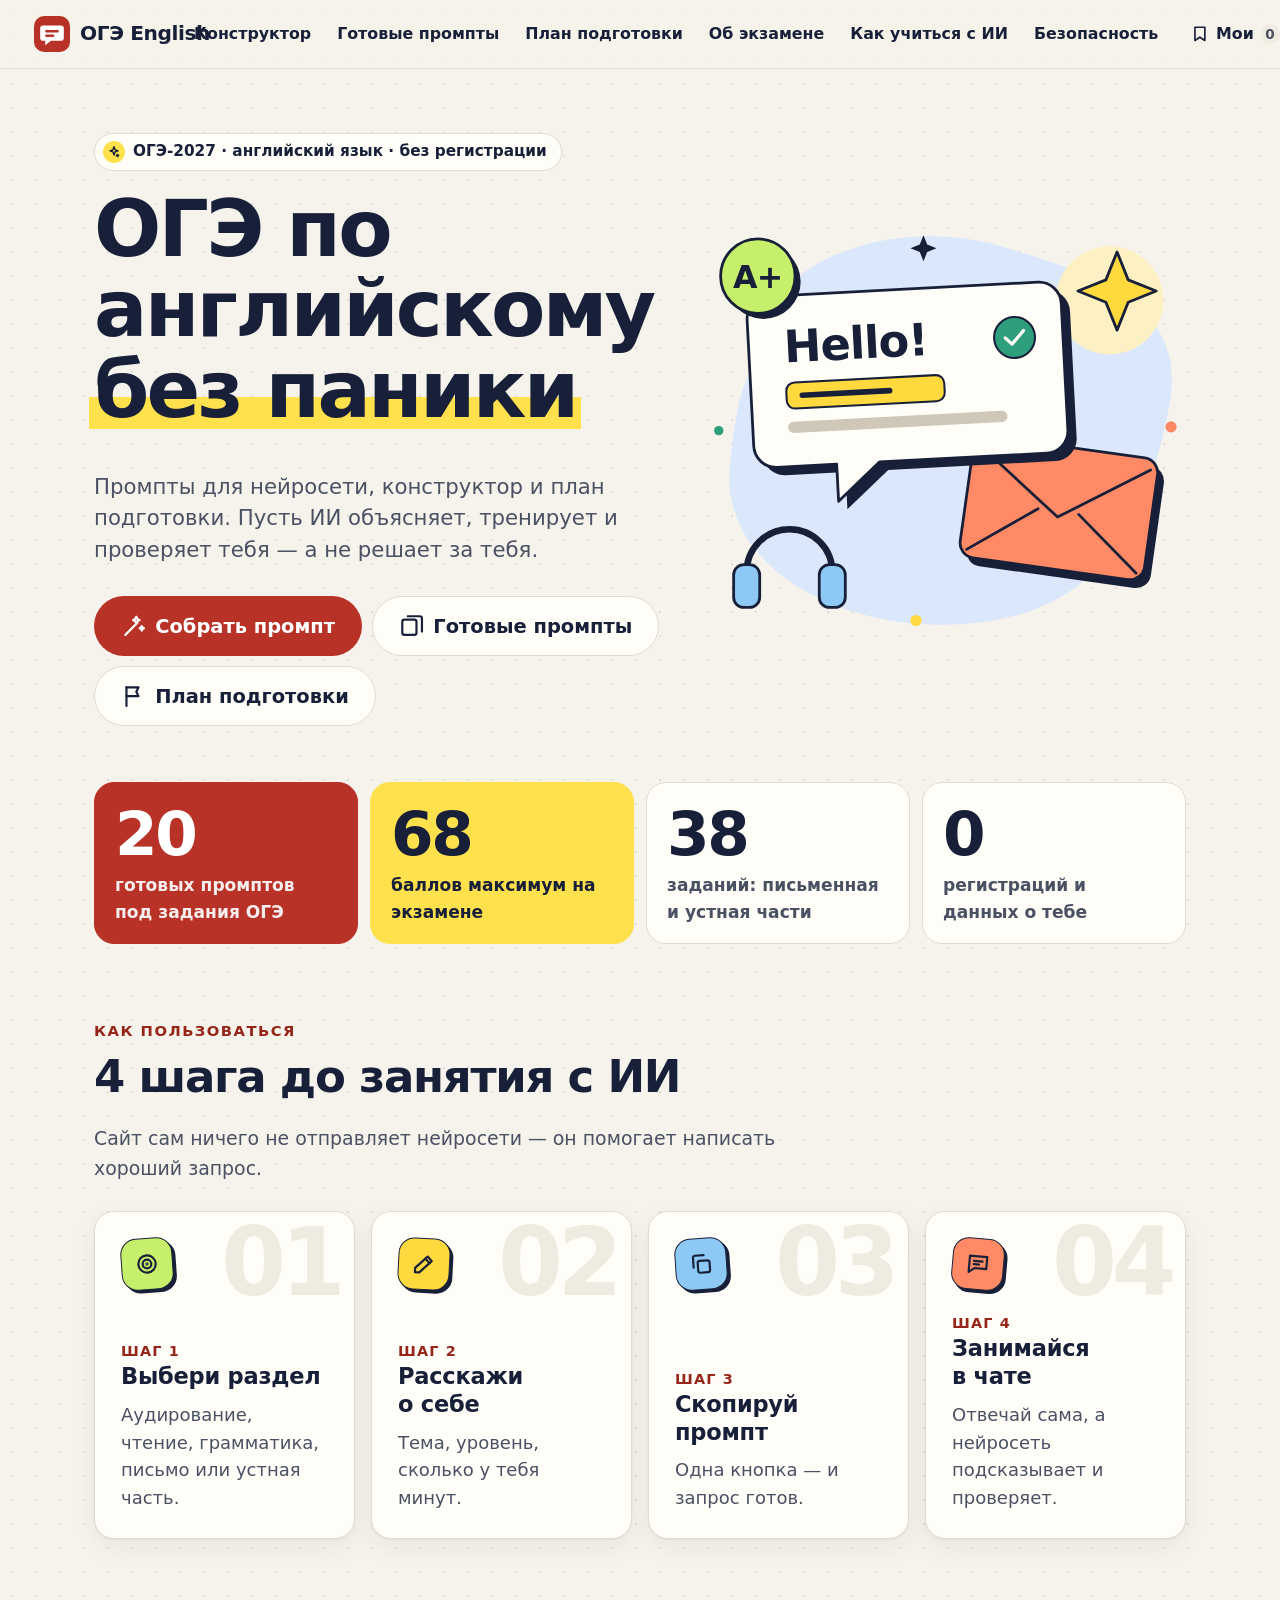
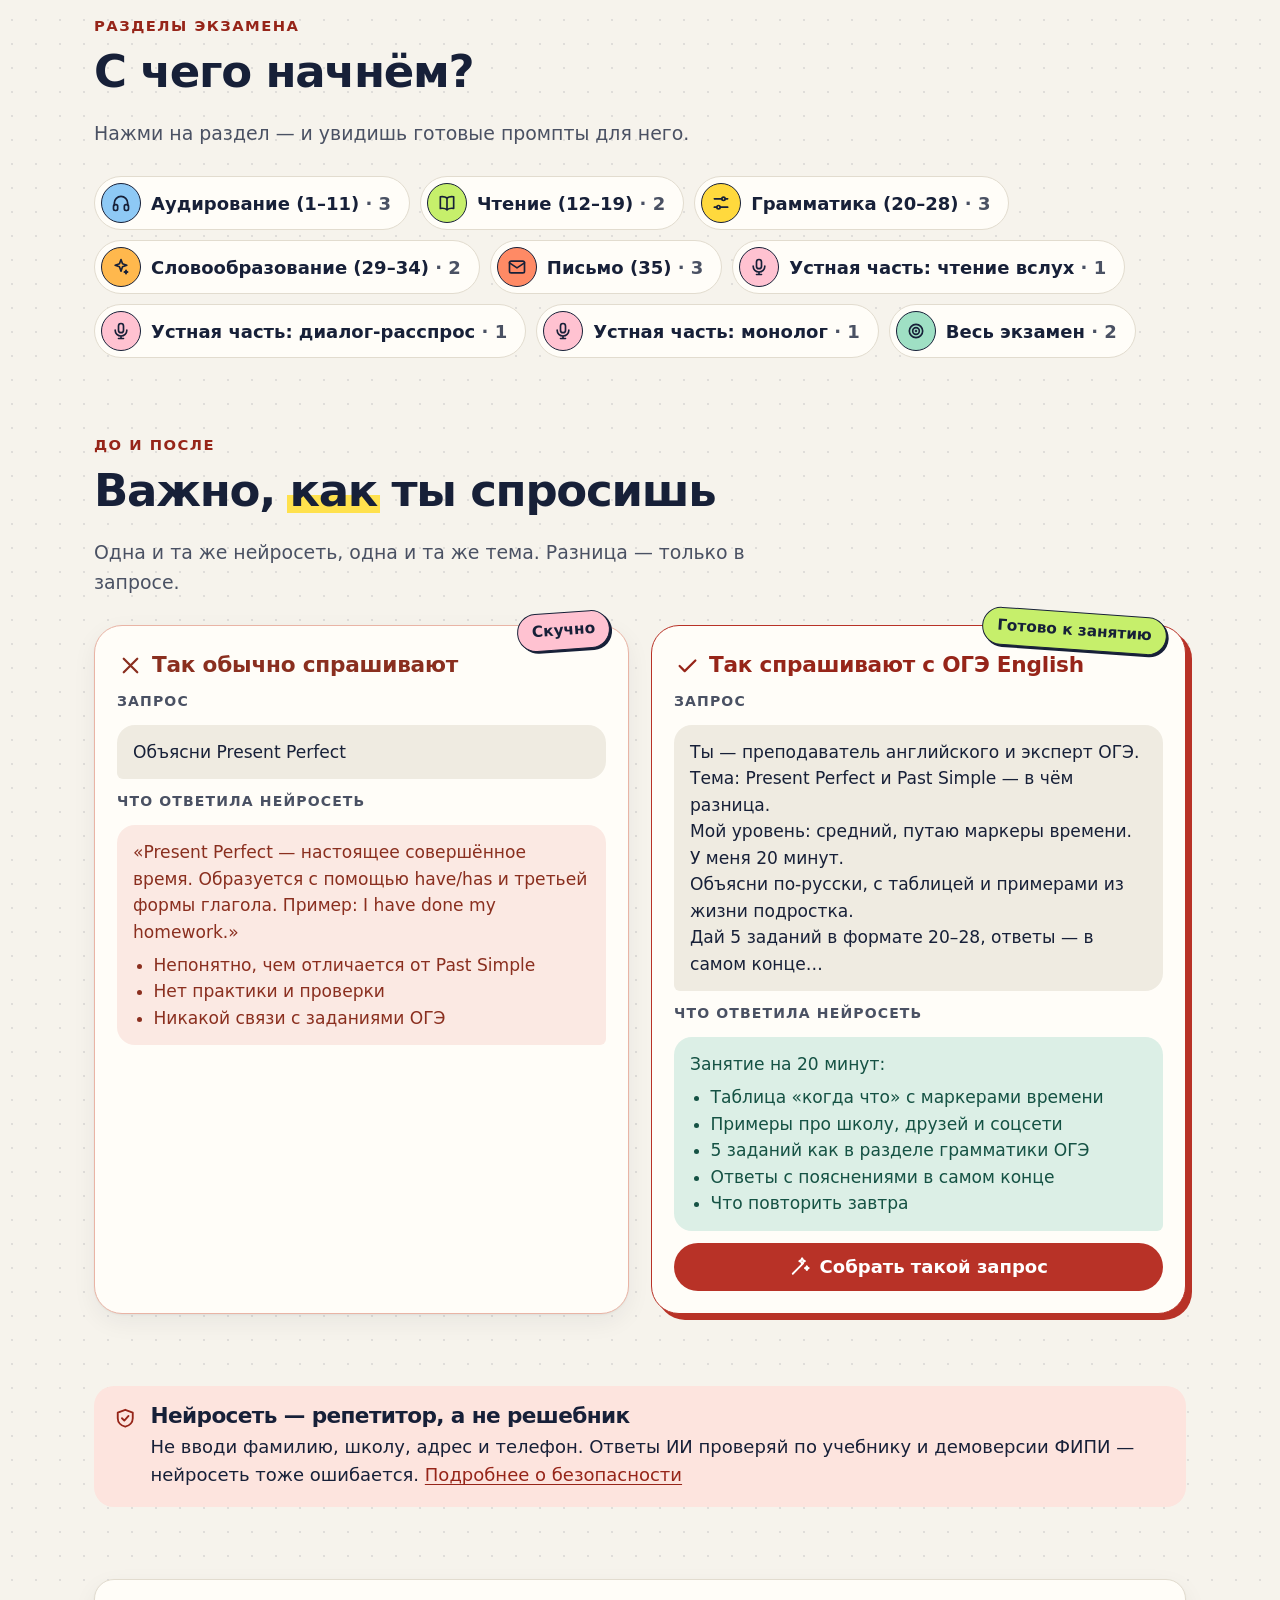
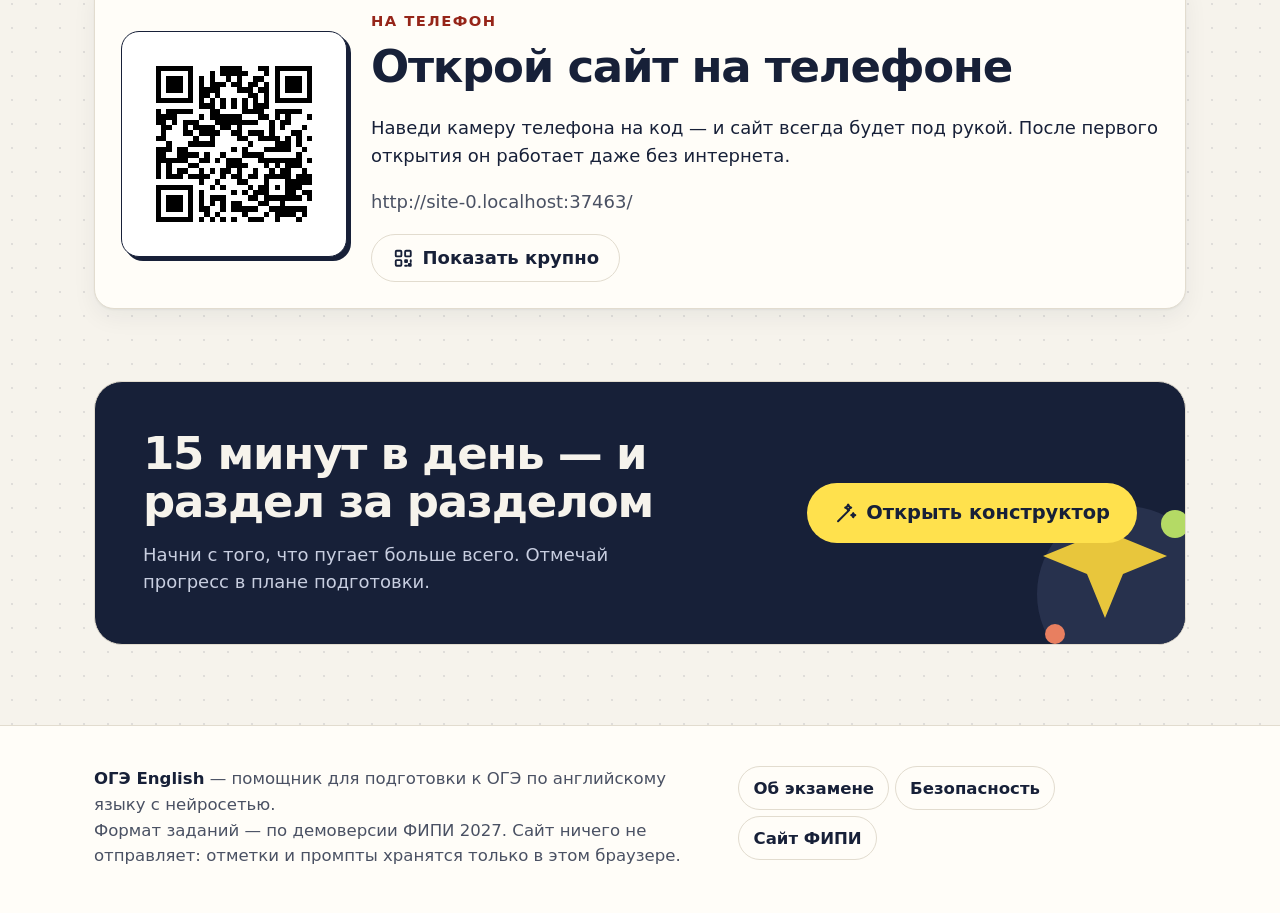
==== index.html @ 9930f6af "ОГЭ English: подготовка к ОГЭ по английскому с нейросетью Конструктор промпта под разделы ОГЭ, 20 го" ====
<!doctype html>
<html lang="ru" class="no-js">
<head>
  <meta charset="utf-8">
  <meta name="viewport" content="width=device-width, initial-scale=1">
  <title>ОГЭ English — подготовка к ОГЭ по английскому с нейросетью</title>
  <meta name="description" content="Конструктор промптов, 20 готовых запросов и план подготовки к ОГЭ по английскому языку: нейросеть объясняет, тренирует и проверяет.">
  <meta name="theme-color" content="#b83227">
  <meta property="og:title" content="ОГЭ English — подготовка к ОГЭ по английскому с нейросетью">
  <meta property="og:description" content="Конструктор промптов, 20 готовых запросов и план подготовки к ОГЭ по английскому языку: нейросеть объясняет, тренирует и проверяет.">
  <meta property="og:image" content="assets/og-image.png">
  <link rel="icon" href="assets/favicon.svg" type="image/svg+xml">
  <link rel="apple-touch-icon" href="assets/icon-192.png">
  <link rel="stylesheet" href="css/style.css">
  <link rel="stylesheet" href="css/print.css">
  <script>(function(){var d=document.documentElement;try{var t=JSON.parse(localStorage.getItem('ogeen:theme'));if(t==='light'||t==='dark')d.setAttribute('data-theme',t)}catch(e){}d.setAttribute('data-theme-effective',d.getAttribute('data-theme')||(window.matchMedia&&matchMedia('(prefers-color-scheme: dark)').matches?'dark':'light'));if(/^https?:$/.test(location.protocol)){var m=document.createElement("link");m.rel="manifest";m.href="manifest.webmanifest";document.head.appendChild(m)}})()</script>
</head>
<body class="page-home">
  <a class="skip-link" href="#main">Перейти к содержимому</a>

  <header class="site-header">
    <div class="wrap header-in">
      <a class="logo" href="index.html" aria-label="ОГЭ English, на главную">
        <svg viewBox="0 0 32 32" aria-hidden="true" focusable="false"><rect width="32" height="32" rx="9" style="fill:var(--accent)"/><path d="M8 8.5h16a2.5 2.5 0 0 1 2.5 2.5v8.5A2.5 2.5 0 0 1 24 22h-9l-5 4v-4H8a2.5 2.5 0 0 1-2.5-2.5V11A2.5 2.5 0 0 1 8 8.5z" style="fill:var(--on-accent)"/><path d="M11 13.5h10M11 17.5h6" style="stroke:var(--accent);stroke-width:2.2;stroke-linecap:round"/></svg>
        <span>ОГЭ English</span>
      </a>
      <nav id="site-nav" class="site-nav" aria-label="Основное меню">
        <ul>
          <li><a href="constructor.html">Конструктор</a></li>
          <li><a href="prompts.html">Готовые промпты</a></li>
          <li><a href="plan.html">План подготовки</a></li>
          <li><a href="exam.html">Об экзамене</a></li>
          <li><a href="how.html">Как учиться с ИИ</a></li>
          <li><a href="safety.html">Безопасность</a></li>
        </ul>
      </nav>
      <a class="my-link" href="my.html"><svg class="ico" aria-hidden="true" focusable="false"><use href="#i-save"></use></svg><span class="my-text">Мои</span> <span class="badge" data-my-count data-count="0">0</span></a>
      <button type="button" class="icon-btn theme-btn" data-theme-toggle aria-label="Переключить тему">
        <svg class="ico i-sun" aria-hidden="true" focusable="false"><use href="#i-sun"></use></svg>
        <svg class="ico i-moon" aria-hidden="true" focusable="false"><use href="#i-moon"></use></svg>
      </button>
      <button type="button" class="icon-btn menu-btn" aria-expanded="false" aria-controls="site-nav" aria-label="Открыть меню">
        <svg class="ico" aria-hidden="true" focusable="false"><use href="#i-menu"></use></svg>
      </button>
    </div>
  </header>

  <main id="main" tabindex="-1">
    <section class="hero">
      <div class="wrap hero-grid">
        <div>
          <p class="eyebrow"><span class="eyebrow-dot"><svg class="ico" aria-hidden="true" focusable="false"><use href="#i-spark"></use></svg></span>ОГЭ-2027 · английский язык · без регистрации</p>
          <h1>ОГЭ по английскому <span class="hl">без паники</span></h1>
          <p class="lead">Промпты для нейросети, конструктор и план подготовки. Пусть ИИ объясняет, тренирует и проверяет тебя — а не решает за тебя.</p>
          <div class="hero-actions">
            <a class="btn btn-primary btn-lg" href="constructor.html"><svg class="ico" aria-hidden="true" focusable="false"><use href="#i-wand"></use></svg>Собрать промпт</a>
            <a class="btn btn-outline btn-lg" href="prompts.html"><svg class="ico" aria-hidden="true" focusable="false"><use href="#i-cards"></use></svg>Готовые промпты</a>
            <a class="btn btn-outline btn-lg" href="plan.html"><svg class="ico" aria-hidden="true" focusable="false"><use href="#i-flag"></use></svg>План подготовки</a>
          </div>
        </div>
        <div class="hero-art" data-art="hero" aria-hidden="true"></div>
      </div>
    </section>

    <section class="section" aria-label="Коротко об экзамене" style="padding-top:48px">
      <div class="wrap">
        <ul class="stats reveal" style="list-style:none;margin:0;padding:0">
          <li class="stat"><span class="stat-num">20</span><span class="stat-label">готовых промптов под задания ОГЭ</span></li>
          <li class="stat"><span class="stat-num">68</span><span class="stat-label">баллов максимум на экзамене</span></li>
          <li class="stat"><span class="stat-num">38</span><span class="stat-label">заданий: письменная и устная части</span></li>
          <li class="stat"><span class="stat-num">0</span><span class="stat-label">регистраций и данных о тебе</span></li>
        </ul>
      </div>
    </section>

    <section class="section" aria-labelledby="steps-title">
      <div class="wrap">
        <div class="section-head reveal">
          <span class="section-kicker">Как пользоваться</span>
          <h2 id="steps-title">4 шага до занятия с ИИ</h2>
          <p>Сайт сам ничего не отправляет нейросети — он помогает написать хороший запрос.</p>
        </div>
        <ol class="grid grid-4 reveal" style="list-style:none;margin:0;padding:0">
          <li class="card step">
            <span class="step-big" aria-hidden="true">01</span>
            <span class="step-num"><svg class="ico" aria-hidden="true" focusable="false"><use href="#i-target"></use></svg></span>
            <h3><span class="step-label">Шаг 1</span>Выбери раздел</h3>
            <p>Аудирование, чтение, грамматика, письмо или устная часть.</p>
          </li>
          <li class="card step">
            <span class="step-big" aria-hidden="true">02</span>
            <span class="step-num"><svg class="ico" aria-hidden="true" focusable="false"><use href="#i-pencil"></use></svg></span>
            <h3><span class="step-label">Шаг 2</span>Расскажи о себе</h3>
            <p>Тема, уровень, сколько у тебя минут.</p>
          </li>
          <li class="card step">
            <span class="step-big" aria-hidden="true">03</span>
            <span class="step-num"><svg class="ico" aria-hidden="true" focusable="false"><use href="#i-copy"></use></svg></span>
            <h3><span class="step-label">Шаг 3</span>Скопируй промпт</h3>
            <p>Одна кнопка — и запрос готов.</p>
          </li>
          <li class="card step">
            <span class="step-big" aria-hidden="true">04</span>
            <span class="step-num"><svg class="ico" aria-hidden="true" focusable="false"><use href="#i-chat"></use></svg></span>
            <h3><span class="step-label">Шаг 4</span>Занимайся в чате</h3>
            <p>Отвечай сама, а нейросеть подсказывает и проверяет.</p>
          </li>
        </ol>
      </div>
    </section>

    <section class="section" aria-labelledby="genres-title">
      <div class="wrap">
        <div class="section-head reveal">
          <span class="section-kicker">Разделы экзамена</span>
          <h2 id="genres-title">С чего начнём?</h2>
          <p>Нажми на раздел — и увидишь готовые промпты для него.</p>
        </div>
        <div class="genre-strip reveal" data-genre-strip>
          <a class="genre-chip" href="prompts.html">Все готовые промпты</a>
        </div>
      </div>
    </section>

    <section class="section" aria-labelledby="ba-title">
      <div class="wrap">
        <div class="section-head reveal">
          <span class="section-kicker">До и после</span>
          <h2 id="ba-title">Важно, <span class="hl">как</span> ты спросишь</h2>
          <p>Одна и та же нейросеть, одна и та же тема. Разница — только в запросе.</p>
        </div>
        <div class="ba reveal">
          <article class="ba-col ba-bad" aria-labelledby="ba-bad-title">
            <span class="ba-sticker" aria-hidden="true">Скучно</span>
            <h3 class="ba-title" id="ba-bad-title"><svg class="ico" aria-hidden="true" focusable="false"><use href="#i-close"></use></svg>Так обычно спрашивают</h3>
            <p class="ba-label">Запрос</p>
            <p class="ba-prompt">Объясни Present Perfect</p>
            <p class="ba-label">Что ответила нейросеть</p>
            <div class="ba-result">
              «Present Perfect — настоящее совершённое время. Образуется с помощью have/has и третьей формы глагола. Пример: I have done my homework.»
              <ul>
                <li>Непонятно, чем отличается от Past Simple</li>
                <li>Нет практики и проверки</li>
                <li>Никакой связи с заданиями ОГЭ</li>
              </ul>
            </div>
          </article>
          <article class="ba-col ba-good" aria-labelledby="ba-good-title">
            <span class="ba-sticker" aria-hidden="true">Готово к занятию</span>
            <h3 class="ba-title" id="ba-good-title"><svg class="ico" aria-hidden="true" focusable="false"><use href="#i-check"></use></svg>Так спрашивают с ОГЭ English</h3>
            <p class="ba-label">Запрос</p>
            <p class="ba-prompt">Ты — преподаватель английского и эксперт ОГЭ.
Тема: Present Perfect и Past Simple — в чём разница.
Мой уровень: средний, путаю маркеры времени. У меня 20 минут.
Объясни по-русски, с таблицей и примерами из жизни подростка.
Дай 5 заданий в формате 20–28, ответы — в самом конце…</p>
            <p class="ba-label">Что ответила нейросеть</p>
            <div class="ba-result">
              Занятие на 20 минут:
              <ul>
                <li>Таблица «когда что» с маркерами времени</li>
                <li>Примеры про школу, друзей и соцсети</li>
                <li>5 заданий как в разделе грамматики ОГЭ</li>
                <li>Ответы с пояснениями в самом конце</li>
                <li>Что повторить завтра</li>
              </ul>
            </div>
            <a class="btn btn-primary" href="constructor.html"><svg class="ico" aria-hidden="true" focusable="false"><use href="#i-wand"></use></svg>Собрать такой запрос</a>
          </article>
        </div>
      </div>
    </section>

    <section class="section" aria-labelledby="safe-title">
      <div class="wrap">
        <div class="callout reveal">
          <svg class="ico" aria-hidden="true" focusable="false"><use href="#i-shield"></use></svg>
          <div>
            <h2 id="safe-title" style="font-size:1.2rem;margin-bottom:.3em">Нейросеть — репетитор, а не решебник</h2>
            <p>Не вводи фамилию, школу, адрес и телефон. Ответы ИИ проверяй по учебнику и демоверсии ФИПИ — нейросеть тоже ошибается. <a href="safety.html">Подробнее о безопасности</a></p>
          </div>
        </div>
      </div>
    </section>

    <section class="section" aria-labelledby="share-title">
      <div class="wrap">
        <div class="card qr-promo reveal">
          <div class="qr-box"><canvas data-site-qr width="200" height="200" role="img" aria-label="QR-код со ссылкой на этот сайт"></canvas></div>
          <div>
            <span class="section-kicker">На телефон</span>
            <h2 id="share-title">Открой сайт на телефоне</h2>
            <p>Наведи камеру телефона на код — и сайт всегда будет под рукой. После первого открытия он работает даже без интернета.</p>
            <p class="muted" data-site-qr-note></p>
            <div class="btn-row">
              <button type="button" class="btn btn-outline" data-site-qr-big><svg class="ico" aria-hidden="true" focusable="false"><use href="#i-qr"></use></svg>Показать крупно</button>
            </div>
          </div>
        </div>
      </div>
    </section>

    <section class="section" aria-labelledby="cta-title">
      <div class="wrap">
        <div class="cta-band reveal">
          <div class="cta-deco" data-art="cta" aria-hidden="true"></div>
          <div>
            <h2 id="cta-title">15 минут в день — и раздел за разделом</h2>
            <p>Начни с того, что пугает больше всего. Отмечай прогресс в плане подготовки.</p>
          </div>
          <a class="btn btn-primary btn-lg" href="constructor.html"><svg class="ico" aria-hidden="true" focusable="false"><use href="#i-wand"></use></svg>Открыть конструктор</a>
        </div>
      </div>
    </section>
  </main>

  <footer class="site-footer">
    <div class="wrap footer-in">
      <div>
        <p class="footer-note"><strong>ОГЭ English</strong> — помощник для подготовки к ОГЭ по английскому языку с нейросетью.</p>
        <p class="footer-note">Формат заданий — по демоверсии ФИПИ 2027. Сайт ничего не отправляет: отметки и промпты хранятся только в этом браузере.</p>
      </div>
      <nav class="footer-nav" aria-label="Ссылки в подвале">
        <a href="exam.html">Об экзамене</a>
        <a href="safety.html">Безопасность</a>
        <a href="https://fipi.ru/oge/demoversii-specifikacii-kodifikatory" target="_blank" rel="noopener noreferrer">Сайт ФИПИ<span class="visually-hidden"> (откроется в новой вкладке)</span></a>
      </nav>
    </div>
  </footer>

  <script src="js/data.js"></script>
  <script src="js/app.js"></script>
  <script src="js/qr.js"></script>
</body>
</html>
---- css/style.css ----
/* ОГЭ English — основные стили. Тот же дизайн «школьная тетрадь», что у ИИ-Шпаргалки, но свой цвет.
   Бумага в точку, маркерные выделения, стикеры-иллюстрации, крупная типографика.
   Цвета — переменные: светлая тема в :root, тёмная — ниже (два одинаковых блока:
   авто по системе и по кнопке в шапке, атрибут data-theme на <html>). */

:root {
  --bg: #f6f3ec;
  --bg-dot: rgba(23, 32, 56, .10);
  --surface: #fffdf8;
  --surface-2: #efebe1;
  --text: #172038;
  --muted: #4a5163;
  --border: #e2dccf;
  --ink: #172038;
  --accent: #b83227;
  --accent-hover: #962519;
  --on-accent: #ffffff;
  --accent-soft: #fde4de;
  --accent-text: #962519;
  --marker: #ffe14d;
  --on-marker: #172038;
  --gap-bg: #fff0a8;
  --gap-text: #4a3a00;
  --gap-border: #d9b92e;
  --bad-bg: #fbe9e3;
  --bad-text: #8a2f1f;
  --bad-border: #e9b4a5;
  --good-bg: #dcefe6;
  --good-text: #155244;
  --focus: #2050c8;
  /* Иллюстрации: стикеры одинаковы в обеих темах, фоновые пятна — меняются */
  --art-ink: #172038;
  --art-paper: #fffdf8;
  --art-green: #2f9e7c;
  --art-yellow: #ffd93d;
  --art-coral: #ff8a65;
  --art-sky: #8ec9f5;
  --art-lime: #c6ef6b;
  --art-pink: #ffc2d1;
  --art-line: #cfc8b8;
  --art-blob-1: #dbe8fb;
  --art-blob-2: #fdf1c4;
  --art-blob-3: #ffe1d6;
  --shadow: 0 1px 2px rgba(23, 32, 56, .05), 0 8px 24px rgba(23, 32, 56, .06);
  --shadow-lg: 0 2px 6px rgba(23, 32, 56, .08), 0 22px 48px rgba(23, 32, 56, .14);
  --shadow-pop: 4px 4px 0 var(--ink);
  --radius: 20px;
  --radius-sm: 12px;
  --radius-lg: 28px;
  --wrap: 1140px;
  --font: system-ui, -apple-system, "Segoe UI", Roboto, Arial, sans-serif;
  --mono: ui-monospace, "SF Mono", Menlo, Consolas, "Roboto Mono", monospace;
  --ease: cubic-bezier(.2, .7, .2, 1);
  color-scheme: light;
}

@media (prefers-color-scheme: dark) {
  :root:not([data-theme="light"]) {
    --bg: #0f1220;
    --bg-dot: rgba(238, 241, 248, .07);
    --surface: #171b2b;
    --surface-2: #20263a;
    --text: #eef1f8;
    --muted: #aab3c8;
    --border: #2e3550;
    --ink: #eef1f8;
    --accent: #ff8a7a;
    --accent-hover: #ffa597;
    --on-accent: #2b0c07;
    --accent-soft: #3a1d19;
    --accent-text: #ffa597;
    --gap-bg: #4a3c06;
    --gap-text: #ffe58a;
    --gap-border: #8f7616;
    --bad-bg: #3a1f19;
    --bad-text: #ffb4a3;
    --bad-border: #7a4437;
    --good-bg: #1b342b;
    --good-text: #9be0c7;
    --focus: #8fb4ff;
    --art-ink: #0f1220;
    --art-paper: #f6f1e6;
    --art-line: #8d9892;
    --art-blob-1: #1a2744;
    --art-blob-2: #2e2a14;
    --art-blob-3: #33211c;
    --shadow: 0 1px 2px rgba(0, 0, 0, .3), 0 8px 24px rgba(0, 0, 0, .25);
    --shadow-lg: 0 2px 6px rgba(0, 0, 0, .4), 0 22px 48px rgba(0, 0, 0, .5);
    color-scheme: dark;
  }
}

:root[data-theme="dark"] {
  --bg: #0f1220;
  --bg-dot: rgba(238, 241, 248, .07);
  --surface: #171b2b;
  --surface-2: #20263a;
  --text: #eef1f8;
  --muted: #aab3c8;
  --border: #2e3550;
  --ink: #eef1f8;
  --accent: #ff8a7a;
  --accent-hover: #ffa597;
  --on-accent: #2b0c07;
  --accent-soft: #3a1d19;
  --accent-text: #ffa597;
  --gap-bg: #4a3c06;
  --gap-text: #ffe58a;
  --gap-border: #8f7616;
  --bad-bg: #3a1f19;
  --bad-text: #ffb4a3;
  --bad-border: #7a4437;
  --good-bg: #1b342b;
  --good-text: #9be0c7;
  --focus: #8fb4ff;
  --art-ink: #0f1220;
  --art-paper: #f6f1e6;
  --art-line: #8d9892;
  --art-blob-1: #1a2744;
  --art-blob-2: #2e2a14;
  --art-blob-3: #33211c;
  --shadow: 0 1px 2px rgba(0, 0, 0, .3), 0 8px 24px rgba(0, 0, 0, .25);
  --shadow-lg: 0 2px 6px rgba(0, 0, 0, .4), 0 22px 48px rgba(0, 0, 0, .5);
  color-scheme: dark;
}

/* ---------- База ---------- */

*, *::before, *::after { box-sizing: border-box; }

[hidden] { display: none !important; }

html {
  font-size: 106.25%; /* 17px */
  -webkit-text-size-adjust: 100%;
  text-size-adjust: 100%;
}
@media (min-width: 640px) {
  html { font-size: 112.5%; } /* 18px */
}

body {
  margin: 0;
  min-height: 100vh;
  display: flex;
  flex-direction: column;
  background-color: var(--bg);
  /* Тетрадь в точку */
  background-image: radial-gradient(var(--bg-dot) 1.2px, transparent 1.3px);
  background-size: 24px 24px;
  color: var(--text);
  font-family: var(--font);
  line-height: 1.55;
  overflow-x: hidden;
}

main { flex: 1 0 auto; }

img, svg, canvas { max-width: 100%; }

h1, h2, h3 { margin: 0 0 .5em; text-wrap: balance; }
h1 {
  font-size: clamp(2.3rem, 7.4vw, 4.4rem);
  font-weight: 850;
  line-height: 1.02;
  letter-spacing: -.035em;
}
h2 {
  font-size: clamp(1.6rem, 4.4vw, 2.5rem);
  font-weight: 800;
  line-height: 1.08;
  letter-spacing: -.028em;
}
h3 { font-size: 1.15rem; font-weight: 750; line-height: 1.25; letter-spacing: -.01em; }
p { margin: 0 0 1em; }

a { color: var(--accent-text); text-underline-offset: .18em; }
a:hover { text-decoration-thickness: 2px; }

:focus-visible {
  outline: 3px solid var(--focus);
  outline-offset: 2px;
  border-radius: 8px;
}

::selection { background: var(--marker); color: var(--on-marker); }

.visually-hidden {
  position: absolute !important;
  width: 1px; height: 1px;
  margin: -1px; padding: 0;
  overflow: hidden;
  clip: rect(0 0 0 0);
  white-space: nowrap;
  border: 0;
}

.skip-link {
  position: absolute;
  left: 12px; top: -100px;
  z-index: 100;
  padding: 12px 18px;
  background: var(--accent);
  color: var(--on-accent);
  border-radius: 99px;
  font-weight: 700;
  text-decoration: none;
}
.skip-link:focus { top: 12px; }

.wrap {
  width: 100%;
  max-width: var(--wrap);
  margin: 0 auto;
  padding: 0 16px;
}
@media (min-width: 640px) { .wrap { padding: 0 24px; } }

.narrow { max-width: 760px; }

.ico {
  width: 1.25em;
  height: 1.25em;
  flex: none;
  fill: none;
  stroke: currentColor;
  stroke-width: 2;
  stroke-linecap: round;
  stroke-linejoin: round;
  vertical-align: -.25em;
}

.muted { color: var(--muted); }
.lead { font-size: 1.18rem; line-height: 1.5; color: var(--muted); max-width: 44ch; }

/* Маркерное выделение слова в заголовке */
.hl {
  position: relative;
  white-space: nowrap;
  background: linear-gradient(transparent 58%, var(--marker) 58%, var(--marker) 92%, transparent 92%);
  padding: 0 .06em;
  margin: 0 -.06em;
}
:root[data-theme-effective="dark"] .hl {
  background: linear-gradient(transparent 62%, rgba(255, 225, 77, .38) 62%, rgba(255, 225, 77, .38) 94%, transparent 94%);
}

/* Надпись-«пилюля» над заголовком */
.eyebrow {
  display: inline-flex;
  align-items: center;
  gap: 8px;
  margin: 0 0 18px;
  padding: 6px 14px 6px 8px;
  border: 1px solid var(--border);
  border-radius: 99px;
  background: var(--surface);
  color: var(--text);
  font-size: .85rem;
  font-weight: 650;
}
.eyebrow-dot {
  width: 22px;
  height: 22px;
  border-radius: 50%;
  display: inline-flex;
  align-items: center;
  justify-content: center;
  background: var(--marker);
  color: var(--on-marker);
  flex: none;
}
.eyebrow-dot .ico { width: 14px; height: 14px; stroke-width: 2.5; }

/* ---------- Шапка ---------- */

.site-header {
  position: sticky;
  top: 0;
  z-index: 50;
  background: var(--bg);
  border-bottom: 1px solid var(--border);
}
@supports (backdrop-filter: blur(1px)) or (-webkit-backdrop-filter: blur(1px)) {
  .site-header {
    background: color-mix(in srgb, var(--bg) 82%, transparent);
    -webkit-backdrop-filter: saturate(1.4) blur(14px);
    backdrop-filter: saturate(1.4) blur(14px);
  }
}

.site-header .wrap { max-width: 1260px; }

.header-in {
  display: flex;
  align-items: center;
  gap: 8px;
  min-height: 68px;
}

.logo {
  display: inline-flex;
  align-items: center;
  gap: 10px;
  min-height: 44px;
  margin-right: auto;
  color: var(--text);
  font-weight: 850;
  font-size: 1.12rem;
  letter-spacing: -.02em;
  text-decoration: none;
  white-space: nowrap;
}
.logo svg { width: 36px; height: 36px; flex: none; transition: transform .2s var(--ease); }
.logo:hover svg { transform: rotate(-8deg) scale(1.05); }

.site-nav ul {
  list-style: none;
  margin: 0;
  padding: 0;
  display: flex;
  gap: 2px;
}
.site-nav a,
.my-link {
  display: flex;
  align-items: center;
  gap: 6px;
  min-height: 44px;
  padding: 8px 12px;
  border-radius: 99px;
  color: var(--text);
  text-decoration: none;
  font-weight: 600;
  font-size: .88rem;
  white-space: nowrap;
  transition: background-color .15s;
}
.site-nav a:hover, .my-link:hover { background: var(--surface-2); }
.site-nav a[aria-current="page"],
.my-link[aria-current="page"] {
  background: var(--text);
  color: var(--bg);
}

.badge {
  display: inline-flex;
  align-items: center;
  justify-content: center;
  min-width: 1.5em;
  height: 1.5em;
  padding: 0 .4em;
  border-radius: 99px;
  background: var(--marker);
  color: var(--on-marker);
  font-size: .75rem;
  font-weight: 800;
}
.badge[data-count="0"] { background: var(--surface-2); color: var(--muted); }

.icon-btn {
  display: inline-flex;
  align-items: center;
  justify-content: center;
  width: 44px;
  height: 44px;
  flex: none;
  padding: 0;
  border: 1px solid var(--border);
  border-radius: 99px;
  background: var(--surface);
  color: var(--text);
  cursor: pointer;
  transition: background-color .15s, border-color .15s, transform .15s;
}
.icon-btn:hover { background: var(--surface-2); border-color: var(--muted); }

.theme-btn .i-moon { display: none; }
:root[data-theme-effective="dark"] .theme-btn .i-sun { display: none; }
:root[data-theme-effective="dark"] .theme-btn .i-moon { display: inline; }

.menu-btn { display: none; }

@media (max-width: 1199px) {
  .js .menu-btn { display: inline-flex; }
  .js .site-nav {
    display: none;
    position: absolute;
    left: 12px; right: 12px; top: calc(100% + 8px);
    background: var(--surface);
    border: 1px solid var(--border);
    border-radius: var(--radius);
    box-shadow: var(--shadow-lg);
  }
  .js .site-nav.is-open { display: block; }
  .site-nav ul {
    flex-direction: column;
    max-width: var(--wrap);
    margin: 0 auto;
    padding: 10px;
  }
  .site-nav a { font-size: 1.05rem; padding: 12px 16px; }
  .no-js .header-in { flex-wrap: wrap; }
  .no-js .site-nav { order: 5; width: 100%; }
  .no-js .site-nav ul { flex-direction: row; flex-wrap: wrap; padding: 0 0 8px; }
}
@media (max-width: 420px) {
  .header-in { gap: 6px; }
  .logo { gap: 8px; font-size: 1rem; }
  .logo svg { width: 30px; height: 30px; }
  .my-link { position: relative; width: 44px; padding: 0; justify-content: center; }
  .my-link .my-text { display: none; }
  .my-link .badge { position: absolute; top: 0; right: -2px; font-size: .68rem; }
}

/* ---------- Подвал ---------- */

.site-footer {
  margin-top: 80px;
  padding: 40px 0 44px;
  border-top: 1px solid var(--border);
  background: var(--surface);
  color: var(--muted);
  font-size: .92rem;
}
.footer-in {
  display: grid;
  gap: 18px;
}
@media (min-width: 800px) {
  .footer-in { grid-template-columns: 1.4fr 1fr; align-items: start; }
}
.footer-nav {
  display: flex;
  flex-wrap: wrap;
  gap: 6px;
}
.footer-nav a {
  display: inline-flex;
  align-items: center;
  min-height: 44px;
  padding: 0 14px;
  border: 1px solid var(--border);
  border-radius: 99px;
  color: var(--text);
  text-decoration: none;
  font-weight: 600;
  transition: background-color .15s;
}
.footer-nav a:hover { background: var(--surface-2); }
.footer-note { margin: 0; }
.footer-note strong { color: var(--text); }

/* ---------- Кнопки ---------- */

.btn {
  display: inline-flex;
  align-items: center;
  justify-content: center;
  gap: 8px;
  min-height: 48px;
  padding: 10px 20px;
  border: 1.5px solid transparent;
  border-radius: 99px;
  background: var(--surface-2);
  color: var(--text);
  font: inherit;
  font-weight: 700;
  font-size: 1rem;
  line-height: 1.2;
  text-align: center;
  text-decoration: none;
  cursor: pointer;
  transition: background-color .15s, border-color .15s, color .15s, transform .18s var(--ease), box-shadow .18s var(--ease);
}
.btn:hover { background: var(--border); }
.btn:active { transform: translateY(1px); }
.btn[disabled] { opacity: .55; cursor: not-allowed; }

.btn-primary { background: var(--accent); color: var(--on-accent); }
.btn-primary:hover { background: var(--accent-hover); transform: translateY(-2px); box-shadow: 0 10px 22px -8px rgba(184, 50, 39, .45); }

.btn-outline {
  background: var(--surface);
  border-color: var(--border);
}
.btn-outline:hover { background: var(--surface); border-color: var(--text); transform: translateY(-2px); }

.btn-lg {
  min-height: 60px;
  padding: 14px 26px;
  font-size: 1.08rem;
}
.btn-sm { min-height: 44px; padding: 8px 16px; font-size: .92rem; }
.btn-block { width: 100%; }

.btn[aria-pressed="true"] {
  background: var(--marker);
  border-color: var(--marker);
  color: var(--on-marker);
}
.btn[aria-pressed="true"] .ico { fill: currentColor; }

.btn-row {
  display: flex;
  flex-wrap: wrap;
  gap: 10px;
}

/* ---------- Секции, карточки ---------- */

.section { padding: 72px 0 0; }
.section-head { margin-bottom: 28px; max-width: 720px; }
.section-head p { color: var(--muted); margin: 0; font-size: 1.05rem; }
.section-kicker {
  display: inline-block;
  margin-bottom: 10px;
  color: var(--accent-text);
  font-size: .82rem;
  font-weight: 800;
  text-transform: uppercase;
  letter-spacing: .1em;
}

.page-head {
  display: grid;
  grid-template-columns: minmax(0, 1fr) auto;
  align-items: center;
  gap: 8px 24px;
  padding: 48px 0 16px;
}
.page-head > * { grid-column: 1; }
.page-head h1 { font-size: clamp(2rem, 6vw, 3.2rem); }
.page-head .lead { margin-bottom: 0; }
.page-art {
  grid-column: 2 !important;
  grid-row: 1 / span 3;
  width: clamp(84px, 22vw, 190px);
  aspect-ratio: 1;
  align-self: center;
}
.page-art svg { display: block; width: 100%; height: 100%; overflow: visible; }

.card {
  background: var(--surface);
  border: 1px solid var(--border);
  border-radius: var(--radius);
  box-shadow: var(--shadow);
  padding: 20px;
}
@media (min-width: 640px) { .card { padding: 26px; } }

.grid { display: grid; gap: 16px; }
@media (min-width: 700px) {
  .grid-2 { grid-template-columns: repeat(2, minmax(0, 1fr)); }
  .grid-3 { grid-template-columns: repeat(3, minmax(0, 1fr)); }
}
@media (min-width: 900px) {
  .grid-4 { grid-template-columns: repeat(4, minmax(0, 1fr)); }
}
@media (min-width: 560px) and (max-width: 899px) {
  .grid-4 { grid-template-columns: repeat(2, minmax(0, 1fr)); }
}

.callout {
  display: flex;
  gap: 14px;
  align-items: flex-start;
  padding: 18px 20px;
  border-radius: var(--radius);
  background: var(--accent-soft);
  color: var(--text);
}
.callout .ico { color: var(--accent-text); margin-top: .2em; }
.callout p:last-child { margin-bottom: 0; }
.callout-warn { background: var(--gap-bg); color: var(--gap-text); }
.callout-warn .ico { color: var(--gap-text); }

.tag {
  display: inline-flex;
  align-items: center;
  gap: 4px;
  padding: 3px 11px;
  border-radius: 99px;
  background: var(--surface-2);
  color: var(--muted);
  font-size: .8rem;
  font-weight: 650;
}
.tag-accent { background: var(--accent-soft); color: var(--accent-text); }
.tags { display: flex; flex-wrap: wrap; gap: 6px; align-items: center; }

/* ---------- Главная ---------- */

.hero { padding: 40px 0 0; }
@media (min-width: 900px) { .hero { padding: 64px 0 8px; } }
.hero-grid {
  display: grid;
  gap: 28px;
  align-items: center;
}
@media (min-width: 900px) {
  .hero-grid { grid-template-columns: minmax(0, 1.08fr) minmax(0, .92fr); gap: 40px; }
}
.hero h1 { max-width: 12ch; }
.hero .lead { margin-bottom: 30px; }
.hero-art {
  position: relative;
  max-width: 560px;
  width: 100%;
  justify-self: center;
}
.hero-art svg { display: block; width: 100%; height: auto; overflow: visible; }
@media (max-width: 899px) { .hero-art { max-width: 440px; } }

.hero-actions {
  display: flex;
  flex-wrap: wrap;
  gap: 10px;
}
.hero-actions .btn { white-space: nowrap; }
@media (max-width: 559px) {
  .hero-actions { flex-direction: column; }
  .hero-actions .btn { justify-content: flex-start; }
}
.hero-actions .btn .ico { width: 1.35em; height: 1.35em; }

/* Цифры-факты */
.stats {
  display: grid;
  grid-template-columns: repeat(2, minmax(0, 1fr));
  gap: 12px;
}
@media (min-width: 800px) { .stats { grid-template-columns: repeat(4, minmax(0, 1fr)); } }
.stat {
  padding: 20px 20px 18px;
  border-radius: var(--radius);
  background: var(--surface);
  border: 1px solid var(--border);
}
.stat-num {
  display: block;
  font-size: clamp(2.2rem, 6vw, 3.4rem);
  font-weight: 850;
  line-height: 1;
  letter-spacing: -.04em;
}
.stat-label { display: block; margin-top: 8px; color: var(--muted); font-weight: 600; font-size: .95rem; }
.stat:nth-child(1) { background: var(--accent); border-color: var(--accent); color: var(--on-accent); }
.stat:nth-child(1) .stat-label { color: var(--on-accent); opacity: .92; }
.stat:nth-child(2) { background: var(--marker); border-color: var(--marker); color: var(--on-marker); }
.stat:nth-child(2) .stat-label { color: var(--on-marker); }

/* Шаги — бенто */
.step {
  position: relative;
  display: flex;
  flex-direction: column;
  gap: 6px;
  min-height: 220px;
  overflow: hidden;
  transition: transform .2s var(--ease), box-shadow .2s var(--ease);
}
.step:hover { transform: translateY(-4px); box-shadow: var(--shadow-lg); }
.step-big {
  position: absolute;
  right: 14px;
  top: 4px;
  font-size: 5.2rem;
  font-weight: 900;
  line-height: 1;
  letter-spacing: -.06em;
  color: var(--surface-2);
  pointer-events: none;
  user-select: none;
}
.step-num {
  position: relative;
  display: inline-flex;
  align-items: center;
  justify-content: center;
  width: 52px;
  height: 52px;
  margin-bottom: auto;
  border-radius: 16px;
  background: var(--tint, var(--accent-soft));
  color: #172038;
  border: 1.5px solid #172038;
  box-shadow: 3px 3px 0 #172038;
  transform: rotate(-4deg);
}
.step-num .ico { width: 26px; height: 26px; }
.step:nth-child(1) { --tint: var(--art-lime); }
.step:nth-child(2) { --tint: var(--art-yellow); }
.step:nth-child(3) { --tint: var(--art-sky); }
.step:nth-child(4) { --tint: var(--art-coral); }
.step:nth-child(2) .step-num { transform: rotate(3deg); }
.step:nth-child(4) .step-num { transform: rotate(5deg); }
.step h3 { position: relative; margin: 18px 0 .2em; font-size: 1.25rem; }
.step p { position: relative; margin: 0; color: var(--muted); }
.step-label {
  display: block;
  margin-bottom: 2px;
  color: var(--accent-text);
  font-size: .8rem;
  font-weight: 800;
  text-transform: uppercase;
  letter-spacing: .08em;
}

/* Жанры-стикеры */
.genre-strip {
  display: flex;
  flex-wrap: wrap;
  gap: 10px;
}
.genre-chip {
  display: inline-flex;
  align-items: center;
  gap: 10px;
  min-height: 52px;
  padding: 6px 18px 6px 6px;
  border: 1px solid var(--border);
  border-radius: 99px;
  background: var(--surface);
  color: var(--text);
  font-weight: 700;
  text-decoration: none;
  transition: transform .18s var(--ease), border-color .15s, box-shadow .18s var(--ease);
}
.genre-chip:hover { transform: translateY(-3px) rotate(-1deg); border-color: var(--text); box-shadow: var(--shadow); }

/* Значок жанра: цветной кружок с иконкой */
.genre-badge {
  display: inline-flex;
  align-items: center;
  justify-content: center;
  width: 40px;
  height: 40px;
  flex: none;
  border-radius: 50%;
  background: var(--tint, var(--art-lime));
  color: #172038;
  border: 1.5px solid #172038;
}
.genre-badge .ico { width: 20px; height: 20px; }

/* До / после */
.ba {
  display: grid;
  gap: 18px;
}
@media (min-width: 800px) { .ba { grid-template-columns: 1fr 1fr; gap: 22px; } }
.ba-col {
  position: relative;
  display: flex;
  flex-direction: column;
  gap: 12px;
  padding: 26px 22px 22px;
  border-radius: var(--radius-lg);
  border: 1.5px solid var(--border);
  background: var(--surface);
  box-shadow: var(--shadow);
}
.ba-bad { border-color: var(--bad-border); }
.ba-good { border-color: var(--accent); box-shadow: 6px 6px 0 var(--accent); }
.ba-sticker {
  position: absolute;
  top: -14px;
  right: 18px;
  padding: 6px 14px;
  border-radius: 99px;
  border: 1.5px solid #172038;
  color: #172038;
  font-size: .85rem;
  font-weight: 800;
  transform: rotate(4deg);
  box-shadow: 2px 2px 0 #172038;
}
.ba-bad .ba-sticker { background: var(--art-pink); transform: rotate(-4deg); }
.ba-good .ba-sticker { background: var(--art-lime); }
.ba-title {
  display: flex;
  align-items: center;
  gap: 8px;
  margin: 0;
  font-size: 1.2rem;
}
.ba-bad .ba-title { color: var(--bad-text); }
.ba-good .ba-title { color: var(--accent-text); }
.ba-label {
  margin: 0;
  font-size: .78rem;
  font-weight: 800;
  text-transform: uppercase;
  letter-spacing: .08em;
  color: var(--muted);
}
/* Запрос — как сообщение в чате */
.ba-prompt {
  margin: 0;
  padding: 14px 16px;
  border-radius: 18px 18px 18px 6px;
  background: var(--surface-2);
  font-size: .95rem;
  white-space: pre-wrap;
  overflow-wrap: anywhere;
}
.ba-result {
  margin: 0;
  padding: 14px 16px;
  border-radius: 18px 18px 6px 18px;
  font-size: .95rem;
}
.ba-bad .ba-result { background: var(--bad-bg); color: var(--bad-text); }
.ba-good .ba-result { background: var(--good-bg); color: var(--good-text); }
.ba-result ul { margin: .4em 0 0; padding-left: 1.2em; }

/* Тёмная плашка с призывом */
.cta-band {
  position: relative;
  display: grid;
  gap: 20px;
  align-items: center;
  overflow: hidden;
  padding: 36px 24px;
  border-radius: var(--radius-lg);
  background: #172038;
  color: #f6f3ec;
}
@media (min-width: 800px) {
  .cta-band { grid-template-columns: minmax(0, 1fr) auto; padding: 48px 48px; }
}
.cta-band h2 { color: #f6f3ec; margin-bottom: .3em; }
.cta-band p { color: #c8cee0; margin: 0; max-width: 46ch; }
.cta-band .btn-primary { background: var(--marker); color: var(--on-marker); }
.cta-band .btn-primary:hover { background: #fff07a; box-shadow: 0 10px 22px -8px rgba(255, 225, 77, .5); }
.cta-band :focus-visible { outline-color: #ffa65c; }
.cta-deco {
  position: absolute;
  right: -30px;
  bottom: -40px;
  width: 220px;
  opacity: .9;
  pointer-events: none;
}
.cta-deco svg { display: block; width: 100%; height: auto; }
.cta-band > :not(.cta-deco) { position: relative; z-index: 1; }
@media (max-width: 799px) { .cta-deco { width: 160px; right: -40px; bottom: -50px; opacity: .45; } }

.qr-promo {
  display: grid;
  gap: 24px;
  align-items: center;
}
@media (min-width: 700px) { .qr-promo { grid-template-columns: auto 1fr; } }
.qr-box {
  display: inline-flex;
  padding: 12px;
  background: #ffffff;
  border-radius: 18px;
  border: 1.5px solid #172038;
  box-shadow: 4px 4px 0 #172038;
  justify-self: start;
}
.qr-box canvas { display: block; width: 200px; height: 200px; image-rendering: pixelated; }

/* ---------- Формы ---------- */

.field { margin: 0 0 22px; border: 0; padding: 0; min-width: 0; }
.field > label,
.field > legend,
.field-label {
  display: block;
  margin-bottom: 8px;
  padding: 0;
  font-weight: 750;
}
.field-hint {
  display: block;
  margin: -4px 0 8px;
  color: var(--muted);
  font-size: .88rem;
  font-weight: 400;
}

.input,
.select,
.textarea {
  display: block;
  width: 100%;
  min-height: 50px;
  padding: 11px 16px;
  border: 1.5px solid var(--border);
  border-radius: 14px;
  background: var(--surface);
  color: var(--text);
  font: inherit;
  font-size: 1rem;
  transition: border-color .15s, box-shadow .15s;
}
.textarea { min-height: 100px; resize: vertical; line-height: 1.45; }
.select {
  appearance: none;
  -webkit-appearance: none;
  padding-right: 42px;
  background-image: linear-gradient(45deg, transparent 50%, var(--muted) 50%), linear-gradient(135deg, var(--muted) 50%, transparent 50%);
  background-position: calc(100% - 22px) 52%, calc(100% - 16px) 52%;
  background-size: 6px 6px, 6px 6px;
  background-repeat: no-repeat;
}
.input:hover, .select:hover, .textarea:hover { border-color: var(--muted); }
.input:focus, .select:focus, .textarea:focus { border-color: var(--accent); box-shadow: 0 0 0 4px var(--accent-soft); }
.input::placeholder, .textarea::placeholder { color: var(--muted); opacity: 1; }

.input-search {
  padding-left: 48px;
  background-repeat: no-repeat;
}
.search-box { position: relative; }
.search-box .ico {
  position: absolute;
  left: 16px;
  top: 50%;
  transform: translateY(-50%);
  color: var(--muted);
  pointer-events: none;
}

/* Чипсы: radio/checkbox, визуально кнопки */
.chips {
  display: flex;
  flex-wrap: wrap;
  gap: 8px;
}
.chip { position: relative; display: inline-flex; }
.chip input {
  position: absolute;
  opacity: 0;
  width: 1px; height: 1px;
  pointer-events: none;
}
.chip span {
  display: inline-flex;
  align-items: center;
  gap: 6px;
  min-height: 44px;
  padding: 8px 16px;
  border: 1.5px solid var(--border);
  border-radius: 99px;
  background: var(--surface);
  color: var(--text);
  font-size: .95rem;
  font-weight: 650;
  cursor: pointer;
  user-select: none;
  transition: background-color .15s, border-color .15s, color .15s, transform .15s;
}
.chip span:hover { border-color: var(--text); }
.chip input:checked + span {
  background: var(--text);
  border-color: var(--text);
  color: var(--bg);
}
.chip input:focus-visible + span {
  outline: 3px solid var(--focus);
  outline-offset: 2px;
}
.chips-num .chip span { min-width: 52px; justify-content: center; }

/* Чекбоксы-строки */
.checks {
  display: grid;
  gap: 8px;
}
@media (min-width: 560px) { .checks-2 { grid-template-columns: 1fr 1fr; } }
.check {
  display: flex;
  align-items: center;
  gap: 12px;
  min-height: 48px;
  padding: 8px 14px;
  border-radius: 14px;
  border: 1.5px solid var(--border);
  background: var(--surface);
  cursor: pointer;
  transition: background-color .15s, border-color .15s;
}
.check:hover { border-color: var(--muted); }
.check input {
  width: 22px;
  height: 22px;
  margin: 0;
  flex: none;
  accent-color: var(--accent);
  cursor: pointer;
}
.check:has(input:checked) { border-color: var(--accent); background: var(--accent-soft); }

/* ---------- Конструктор ---------- */

.builder {
  display: grid;
  gap: 24px;
  align-items: start;
}
@media (min-width: 980px) {
  .builder { grid-template-columns: minmax(0, 1fr) minmax(0, 1fr); gap: 32px; }
  .builder-out { position: sticky; top: 88px; }
}

.builder-form .card + .card { margin-top: 16px; }
.form-step-title {
  display: flex;
  align-items: center;
  gap: 12px;
  margin: 0 0 18px;
  font-size: 1.2rem;
}
.form-step-title .n {
  display: inline-flex;
  align-items: center;
  justify-content: center;
  width: 36px;
  height: 36px;
  border-radius: 12px;
  background: var(--marker);
  color: var(--on-marker);
  font-size: 1rem;
  font-weight: 850;
  flex: none;
  transform: rotate(-4deg);
}

.template-info { margin: -4px 0 22px; font-size: .95rem; }
.template-info p { margin-bottom: 8px; }

.unused-note {
  display: none;
  margin-left: 6px;
  padding: 1px 8px;
  border-radius: 99px;
  background: var(--surface-2);
  color: var(--muted);
  font-size: .78rem;
  font-weight: 600;
  vertical-align: .1em;
}
.field-unused .unused-note { display: inline-block; }
.field-unused .chips,
.field-unused .checks,
.field-unused .input,
.field-unused .select,
.field-unused .textarea,
.field-unused .field-hint { opacity: .6; }

.jump-bar {
  position: fixed;
  left: 12px;
  right: 12px;
  bottom: 12px;
  z-index: 40;
  display: none;
  align-items: center;
  justify-content: space-between;
  gap: 10px;
  min-height: 58px;
  padding: 10px 10px 10px 20px;
  border-radius: 99px;
  background: var(--text);
  color: var(--bg);
  box-shadow: var(--shadow-lg);
  font-weight: 700;
  text-decoration: none;
}
.jump-go {
  display: inline-flex;
  align-items: center;
  gap: 6px;
  padding: 8px 14px;
  border-radius: 99px;
  background: var(--marker);
  color: var(--on-marker);
  white-space: nowrap;
}
.jump-go .ico { transform: rotate(90deg); }
@media (max-width: 979px) {
  .jump-bar.show { display: flex; }
  .page-constructor .toast-region { bottom: 86px; }
}

.template-pick {
  display: flex;
  flex-wrap: wrap;
  align-items: center;
  gap: 10px;
  margin-bottom: 16px;
}

/* Превью — как окно приложения */
.preview-card { padding: 0; overflow: hidden; border: 1.5px solid var(--text); box-shadow: 6px 6px 0 var(--text); }
.preview-head {
  display: flex;
  flex-wrap: wrap;
  align-items: center;
  justify-content: space-between;
  gap: 8px;
  padding: 14px 20px;
  border-bottom: 1.5px solid var(--text);
  background: var(--surface-2);
}
.preview-head h2 { display: flex; align-items: center; gap: 12px; margin: 0; font-size: 1.1rem; letter-spacing: -.01em; }
.preview-head h2::before {
  content: "";
  width: 46px;
  height: 12px;
  flex: none;
  background:
    radial-gradient(circle at 6px 6px, #ff8a65 5.5px, transparent 6px),
    radial-gradient(circle at 23px 6px, #ffd93d 5.5px, transparent 6px),
    radial-gradient(circle at 40px 6px, #2f9e7c 5.5px, transparent 6px);
}
.gap-counter {
  font-size: .88rem;
  font-weight: 700;
  padding: 4px 12px;
  border-radius: 99px;
  background: var(--gap-bg);
  color: var(--gap-text);
}
.gap-counter.ok { background: var(--good-bg); color: var(--good-text); }

.preview {
  margin: 0;
  padding: 22px;
  max-height: 60vh;
  overflow: auto;
  font-family: var(--font);
  font-size: .95rem;
  line-height: 1.65;
  white-space: pre-wrap;
  overflow-wrap: anywhere;
}
@media (max-width: 979px) { .preview { max-height: none; } }

mark.gap {
  padding: 1px 6px;
  border-radius: 6px;
  background: var(--gap-bg);
  color: var(--gap-text);
  box-shadow: inset 0 0 0 1px var(--gap-border);
  font-weight: 650;
  cursor: pointer;
}
mark.gap::before { content: "✎ "; }

.preview-actions {
  display: grid;
  gap: 12px;
  padding: 18px 20px 22px;
  border-top: 1px solid var(--border);
}
.preview-actions .btn-row .btn { flex: 1 1 auto; }
.ai-buttons {
  display: grid;
  grid-template-columns: repeat(auto-fit, minmax(120px, 1fr));
  gap: 8px;
}
.ai-note { margin: 0; font-size: .85rem; color: var(--muted); }

.refine-list {
  display: grid;
  gap: 10px;
}
@media (min-width: 560px) { .refine-list { grid-template-columns: 1fr 1fr; } }
@media (min-width: 980px) { .refine-list { grid-template-columns: repeat(3, 1fr); } }
.refine-list .btn {
  justify-content: flex-start;
  min-height: 60px;
  padding: 12px 18px;
  text-align: left;
  font-weight: 650;
  border-radius: 18px;
  background: var(--surface);
  border-color: var(--border);
}
.refine-list .btn:hover { border-color: var(--text); transform: translateY(-2px); }
.refine-list .btn .ico { color: var(--accent-text); }

/* ---------- База промптов ---------- */

.filters-card .field { margin-bottom: 12px; }
.filters {
  display: grid;
  gap: 12px;
}
@media (min-width: 640px) { .filters { grid-template-columns: repeat(2, minmax(0, 1fr)); } }
@media (min-width: 980px) { .filters { grid-template-columns: repeat(5, minmax(0, 1fr)); } }
.filters .field { margin: 0; }
.filters .field > label { font-size: .9rem; margin-bottom: 4px; }

.results-bar {
  display: flex;
  flex-wrap: wrap;
  align-items: center;
  justify-content: space-between;
  gap: 10px;
  margin: 12px 0 20px;
}
.results-count { margin: 0; font-weight: 800; font-size: 1.05rem; }

.prompt-list {
  display: grid;
  gap: 18px;
}
@media (min-width: 900px) { .prompt-list { grid-template-columns: repeat(2, minmax(0, 1fr)); } }

.prompt-card {
  display: flex;
  flex-direction: column;
  gap: 12px;
  transition: transform .2s var(--ease), box-shadow .2s var(--ease), border-color .2s;
}
.prompt-card:hover { transform: translateY(-3px); box-shadow: var(--shadow-lg); }
.prompt-card-top { display: flex; align-items: center; gap: 12px; }
.prompt-card-top .tags { flex: 1; }
.prompt-card h3 { margin: 0; font-size: 1.25rem; }
.prompt-card .summary { margin: 0; color: var(--muted); }
.prompt-card details {
  border: 1px solid var(--border);
  border-radius: 14px;
  background: var(--surface-2);
}
.prompt-card summary {
  display: flex;
  align-items: center;
  min-height: 46px;
  padding: 8px 16px;
  font-weight: 700;
  cursor: pointer;
  border-radius: 14px;
}
.prompt-card summary { list-style: none; }
.prompt-card summary::-webkit-details-marker { display: none; }
.prompt-card summary::after {
  content: "";
  width: 9px;
  height: 9px;
  margin: -4px 4px 0 auto;
  border-right: 2px solid currentColor;
  border-bottom: 2px solid currentColor;
  transform: rotate(45deg);
  transition: transform .15s;
}
.prompt-card details[open] > summary::after { transform: rotate(-135deg); margin-top: 4px; }
.prompt-text {
  margin: 0;
  padding: 0 16px 16px;
  font-family: var(--font);
  font-size: .9rem;
  line-height: 1.55;
  white-space: pre-wrap;
  overflow-wrap: anywhere;
}
.prompt-text .ph {
  padding: 0 4px;
  border-radius: 4px;
  background: var(--gap-bg);
  color: var(--gap-text);
  font-weight: 650;
}
.tips {
  margin: 0;
  padding: 14px 16px 14px 34px;
  border-radius: 14px;
  background: var(--gap-bg);
  color: var(--gap-text);
  font-size: .92rem;
}
.tips-title { margin: 0 0 -6px; font-weight: 750; font-size: .95rem; }
.prompt-card .btn-row { margin-top: auto; padding-top: 4px; }
.example-grid { display: grid; gap: 10px; padding: 0 16px 16px; font-size: .9rem; }
.example-grid p { margin: 0; }
.example-grid b { display: block; font-size: .76rem; text-transform: uppercase; letter-spacing: .06em; color: var(--muted); }

.empty {
  padding: 44px 20px;
  text-align: center;
  border: 2px dashed var(--border);
  border-radius: var(--radius-lg);
  background: var(--surface);
}
.empty .ico { width: 52px; height: 52px; color: var(--muted); margin-bottom: 8px; }
.empty h3 { margin-bottom: .3em; }
.empty p { color: var(--muted); }

/* ---------- Таблицы ---------- */

.table-wrap { overflow-x: auto; border-radius: var(--radius); border: 1px solid var(--border); }
.table {
  width: 100%;
  border-collapse: collapse;
  background: var(--surface);
  font-size: .95rem;
}
.table th, .table td {
  padding: 14px 16px;
  border-bottom: 1px solid var(--border);
  text-align: left;
  vertical-align: top;
}
.table th { background: var(--surface-2); font-weight: 750; font-size: .88rem; text-transform: uppercase; letter-spacing: .04em; }
.table tr:last-child td { border-bottom: 0; }

/* На узких экранах таблицы превращаются в карточки */
@media (max-width: 699px) {
  .table-wrap { border: 0; }
  .table-stack thead { display: none; }
  .table-stack, .table-stack tbody, .table-stack tr, .table-stack td { display: block; width: 100%; }
  .table-stack tr {
    margin-bottom: 12px;
    border: 1px solid var(--border);
    border-radius: var(--radius);
    background: var(--surface);
    overflow: hidden;
  }
  .table-stack td { border-bottom: 1px solid var(--border); }
  .table-stack td::before {
    content: attr(data-label);
    display: block;
    margin-bottom: 2px;
    color: var(--muted);
    font-size: .78rem;
    font-weight: 800;
    text-transform: uppercase;
    letter-spacing: .05em;
  }
  .table-stack tr td:last-child { border-bottom: 0; }
  .table-stack.table { background: transparent; }
}

/* ---------- Словарь, чек-лист ---------- */

.glossary { display: grid; gap: 14px; margin: 0; }
@media (min-width: 700px) { .glossary { grid-template-columns: 1fr 1fr; } }
@media (min-width: 1000px) { .glossary { grid-template-columns: repeat(3, 1fr); } }
.glossary div {
  padding: 22px;
  background: var(--surface);
  border: 1px solid var(--border);
  border-radius: var(--radius);
  transition: transform .2s var(--ease), box-shadow .2s var(--ease);
}
.glossary div:hover { transform: translateY(-3px); box-shadow: var(--shadow); }
.glossary dt { font-weight: 850; font-size: 1.25rem; letter-spacing: -.02em; margin-bottom: 6px; }
.glossary dt::after {
  content: "";
  display: block;
  width: 36px;
  height: 6px;
  margin-top: 8px;
  border-radius: 99px;
  background: var(--marker);
}
.glossary dd { margin: 0; color: var(--muted); }

.progress {
  height: 14px;
  border-radius: 99px;
  background: var(--surface-2);
  overflow: hidden;
  border: 1px solid var(--border);
}
.progress-bar {
  height: 100%;
  width: 0;
  background: linear-gradient(90deg, var(--accent), var(--art-coral));
  border-radius: 99px;
  transition: width .2s var(--ease);
}
.progress-text { margin: 10px 0 16px; font-weight: 750; }

.checklist { display: grid; gap: 8px; list-style: none; margin: 0; padding: 0; }
.checklist .check { min-height: 54px; font-size: 1rem; }

.steps-list { counter-reset: s; list-style: none; padding: 0; margin: 0; display: grid; gap: 16px; }
@media (min-width: 800px) { .steps-list { grid-template-columns: 1fr 1fr; } }
.steps-list > li {
  position: relative;
  padding: 24px 24px 24px 86px;
  background: var(--surface);
  border: 1px solid var(--border);
  border-radius: var(--radius);
  box-shadow: var(--shadow);
}
.steps-list > li::before {
  counter-increment: s;
  content: counter(s);
  position: absolute;
  left: 22px;
  top: 22px;
  width: 46px;
  height: 46px;
  display: flex;
  align-items: center;
  justify-content: center;
  border-radius: 14px;
  background: var(--marker);
  color: var(--on-marker);
  border: 1.5px solid #172038;
  box-shadow: 3px 3px 0 #172038;
  font-weight: 900;
  font-size: 1.25rem;
  transform: rotate(-4deg);
}
.steps-list h3 { margin-top: .4em; }
.steps-list p:last-child, .steps-list ul:last-child { margin-bottom: 0; }

.formula-card { position: relative; overflow: hidden; }
.formula-card .step-label { font-size: .85rem; }

.do-dont { display: grid; gap: 16px; }
@media (min-width: 700px) { .do-dont { grid-template-columns: 1fr 1fr; } }
.do-dont ul { margin: 0; padding-left: 1.2em; }
.do-dont li + li { margin-top: 6px; }
.do-card { border-top: 8px solid var(--accent); }
.dont-card { border-top: 8px solid #c0533c; }

.swap-table td:first-child { color: var(--bad-text); text-decoration: line-through; text-decoration-thickness: 1px; }
.swap-table td:last-child { color: var(--good-text); font-weight: 650; }

/* ---------- Мои промпты ---------- */

.saved-item { display: flex; flex-direction: column; gap: 10px; }
.saved-item h3 { margin: 0; }
.saved-meta { margin: 0; color: var(--muted); font-size: .88rem; }

.tabs {
  display: inline-flex;
  gap: 4px;
  max-width: 100%;
  margin-bottom: 24px;
  padding: 5px;
  border: 1px solid var(--border);
  border-radius: 99px;
  background: var(--surface);
  overflow-x: auto;
}
.tabs [role="tab"] {
  display: inline-flex;
  align-items: center;
  gap: 8px;
  min-height: 44px;
  padding: 8px 18px;
  border: 0;
  border-radius: 99px;
  background: none;
  color: var(--muted);
  font: inherit;
  font-weight: 700;
  cursor: pointer;
  white-space: nowrap;
  transition: background-color .15s, color .15s;
}
.tabs [role="tab"][aria-selected="true"] { background: var(--text); color: var(--bg); }

/* ---------- Тост ---------- */

.toast-region {
  position: fixed;
  left: 50%;
  bottom: 20px;
  z-index: 200;
  transform: translateX(-50%);
  width: calc(100% - 32px);
  max-width: 440px;
  display: grid;
  gap: 8px;
  pointer-events: none;
}
.toast {
  display: flex;
  align-items: center;
  gap: 10px;
  padding: 14px 20px;
  border-radius: 99px;
  background: var(--text);
  color: var(--bg);
  box-shadow: var(--shadow-lg);
  font-weight: 700;
  opacity: 0;
  transform: translateY(10px) scale(.98);
  transition: opacity .18s, transform .18s var(--ease);
}
.toast.show { opacity: 1; transform: none; }
.toast .ico { color: var(--marker); }

/* ---------- Модальное окно (QR) ---------- */

dialog.modal {
  width: calc(100% - 32px);
  max-width: 420px;
  padding: 0;
  border: 1.5px solid var(--text);
  border-radius: var(--radius-lg);
  background: var(--surface);
  color: var(--text);
  box-shadow: 8px 8px 0 var(--text);
}
dialog.modal::backdrop { background: rgba(10, 14, 28, .55); -webkit-backdrop-filter: blur(4px); backdrop-filter: blur(4px); }
.modal-head {
  display: flex;
  align-items: center;
  justify-content: space-between;
  gap: 10px;
  padding: 14px 16px 14px 22px;
  border-bottom: 1px solid var(--border);
}
.modal-head h2 { margin: 0; font-size: 1.15rem; letter-spacing: -.01em; }
.modal-body { padding: 22px; text-align: center; }
.modal-body .chips { justify-content: center; margin-bottom: 18px; }
.modal-body .qr-box { justify-self: center; }
.modal-body .qr-box canvas { width: 240px; height: 240px; }
.qr-url { margin: 14px 0 0; font-size: .88rem; color: var(--muted); overflow-wrap: anywhere; }

/* ---------- Появление при прокрутке (лёгкое) ---------- */

.js .reveal {
  opacity: 0;
  transform: translateY(14px);
  transition: opacity .2s ease-out, transform .2s var(--ease);
}
.js .reveal.is-in { opacity: 1; transform: none; }

/* ---------- Прочее ---------- */

.prose { max-width: 70ch; }
.prose ul, .prose ol { padding-left: 1.3em; }
.prose li + li { margin-top: .35em; }

.todo {
  display: inline-block;
  padding: 2px 8px;
  border-radius: 6px;
  background: var(--gap-bg);
  color: var(--gap-text);
  font-size: .85rem;
  font-weight: 700;
}

.print-only { display: none; }

@media (prefers-reduced-motion: reduce) {
  *, *::before, *::after { transition: none !important; animation: none !important; }
  .js .reveal { opacity: 1; transform: none; }
}

/* Пустые ячейки (таблица апробации) не схлопываются */
.table td:empty::after { content: "\00a0"; }

/* ---------- Иллюстрации (свои SVG-стикеры, см. js/app.js → ART) ---------- */

.art .k { stroke: var(--art-ink); stroke-width: 3; stroke-linecap: round; stroke-linejoin: round; }
.art .k2 { stroke: var(--art-ink); stroke-width: 2.2; stroke-linecap: round; stroke-linejoin: round; }
.art .kp { stroke: var(--art-paper); stroke-width: 9; stroke-linecap: round; stroke-linejoin: round; fill: none; }
.art .dash { stroke-dasharray: 3 10; }
.art .nf { fill: none; }
.art .fp { fill: var(--art-paper); }
.art .fi { fill: var(--art-ink); }
.art .fg { fill: var(--art-green); }
.art .fy { fill: var(--art-yellow); }
.art .fc { fill: var(--art-coral); }
.art .fs { fill: var(--art-sky); }
.art .fl { fill: var(--art-lime); }
.art .fk { fill: var(--art-pink); }
.art .fln { fill: var(--art-line); }
.art .sln { stroke: var(--art-line); }
.art .fb1 { fill: var(--art-blob-1); }
.art .fb2 { fill: var(--art-blob-2); }
.art .fb3 { fill: var(--art-blob-3); }
.art .txt { font-family: var(--font); font-weight: 850; letter-spacing: -.02em; }

/* Лёгкое «покачивание» стикеров при наведении на иллюстрацию */
.art .wobble { transform-box: fill-box; transform-origin: center; transition: transform .2s var(--ease); }
.hero-art:hover .wobble, .page-art:hover .wobble { transform: rotate(-6deg) scale(1.04); }

.cta-band { border: 1px solid var(--border); }

@media (max-width: 420px) {
  .tabs { display: flex; }
  .tabs [role="tab"] { flex: 1; justify-content: center; padding: 8px 10px; font-size: .95rem; }
}

/* Шапка внутренних страниц на телефоне: стикер рядом с заголовком, описание — на всю ширину */
@media (max-width: 639px) {
  .page-head { padding-top: 32px; }
  .page-head > :not(.page-art):not(h1) { grid-column: 1 / -1; }
  .page-art { grid-row: 1 !important; width: 84px; align-self: start; }
}

/* ---------- План подготовки ---------- */

.plan-top { display: grid; gap: 16px; margin-bottom: 24px; }
@media (min-width: 800px) { .plan-top { grid-template-columns: repeat(3, minmax(0, 1fr)); } }
.plan-stat { display: flex; flex-direction: column; }
.plan-big {
  display: block;
  margin-top: 2px;
  font-size: clamp(2.6rem, 8vw, 3.6rem);
  font-weight: 900;
  line-height: 1;
  letter-spacing: -.04em;
}
.plan-note { margin: 8px 0 0; font-size: .92rem; }
.plan-list { display: grid; gap: 16px; }
@media (min-width: 900px) { .plan-list { grid-template-columns: repeat(2, minmax(0, 1fr)); } }
.plan-section-head { display: flex; align-items: center; gap: 12px; margin-bottom: 12px; }
.plan-section-head > div { flex: 1; min-width: 0; }
.plan-section-head h2 { margin: 0; font-size: 1.3rem; }
.plan-section-head p { margin: 0; font-size: .88rem; }
.plan-pct { font-size: 1.2rem; font-weight: 850; }
.plan-items { list-style: none; margin: 14px 0 0; padding: 0; display: grid; gap: 8px; }
.plan-item {
  display: flex;
  align-items: center;
  gap: 12px;
  width: 100%;
  min-height: 52px;
  padding: 10px 12px;
  border: 1.5px solid var(--border);
  border-radius: 14px;
  background: var(--surface);
  color: var(--text);
  font: inherit;
  text-align: left;
  cursor: pointer;
  transition: border-color .15s, background-color .15s;
}
.plan-item:hover { border-color: var(--muted); }
.plan-mark {
  display: inline-flex;
  align-items: center;
  justify-content: center;
  width: 28px;
  height: 28px;
  flex: none;
  border: 1.5px solid var(--border);
  border-radius: 9px;
  background: var(--surface);
}
.plan-mark .ico { width: 18px; height: 18px; }
.plan-text { flex: 1; min-width: 0; }
.plan-state {
  flex: none;
  padding: 3px 10px;
  border-radius: 99px;
  background: var(--surface-2);
  color: var(--muted);
  font-size: .78rem;
  font-weight: 750;
  white-space: nowrap;
}
.plan-item[data-state="1"] { border-color: var(--gap-border); }
.plan-item[data-state="1"] .plan-mark { background: var(--marker); border-color: var(--marker); color: var(--on-marker); }
.plan-item[data-state="1"] .plan-state { background: var(--gap-bg); color: var(--gap-text); }
.plan-item[data-state="2"] { border-color: var(--good-text); background: var(--good-bg); }
.plan-item[data-state="2"] .plan-mark { background: var(--good-text); border-color: var(--good-text); color: var(--surface); }
.plan-item[data-state="2"] .plan-state { background: var(--surface); color: var(--good-text); }
@media (max-width: 420px) { .plan-state { display: none; } }

/* Фильтры базы промптов: три поля */
@media (min-width: 980px) { .filters-3 { grid-template-columns: repeat(3, minmax(0, 1fr)); } }
---- css/print.css ----
/* Печать: только карточка промпта / чек-лист, чёрным по белому.
   Всё, что печатать не нужно, помечено классом .no-print или скрыто ниже. */

@media print {
  :root, :root[data-theme="dark"] {
    --bg: #fff;
    --surface: #fff;
    --surface-2: #fff;
    --text: #000;
    --muted: #333;
    --border: #999;
    --accent: #000;
    --accent-text: #000;
    --accent-soft: #fff;
    --gap-bg: #fff;
    --gap-text: #000;
    --gap-border: #000;
    color-scheme: light;
  }

  @page { margin: 16mm 14mm; }

  html { font-size: 12pt; }
  body {
    background: #fff !important;
    color: #000 !important;
    display: block;
    min-height: 0;
  }

  .site-header,
  .site-footer,
  .skip-link,
  .toast-region,
  dialog,
  .btn,
  .btn-row,
  .icon-btn,
  .no-print,
  nav {
    display: none !important;
  }

  .print-only { display: block !important; }

  /* Дизайн 2.0: без точек на фоне, иллюстраций и теней */
  body { background-image: none !important; }
  .page-art, .hero-art, .cta-deco, .genre-badge, .step-big { display: none !important; }
  .page-head { display: block; }
  .reveal { opacity: 1 !important; transform: none !important; }
  .preview-card, .ba-good, dialog.modal { box-shadow: none !important; }
  .hl { background: none !important; }
  .preview-head h2::before { display: none !important; }

  .wrap { max-width: none; padding: 0; }
  .section, .page-head { padding-top: 0; }
  .site-footer, main { margin: 0; }

  .card,
  .ba-col,
  .glossary div,
  .steps-list > li {
    box-shadow: none !important;
    border: 1px solid #000 !important;
    background: #fff !important;
    break-inside: avoid;
  }

  a { color: #000 !important; text-decoration: underline; }

  .preview, .prompt-text {
    max-height: none !important;
    overflow: visible !important;
    font-size: 11pt;
    color: #000;
  }

  mark.gap, .prompt-text .ph, .tips, .todo {
    background: #fff !important;
    color: #000 !important;
    box-shadow: none !important;
    border: 1px dashed #000;
  }
  mark.gap::before { content: "____ "; }

  .print-header {
    display: block !important;
    margin: 0 0 8mm;
    padding-bottom: 3mm;
    border-bottom: 2px solid #000;
    font-size: 10pt;
  }

  /* Конструктор: печатаем только правую колонку с промптом */
  .page-constructor .page-head,
  .page-constructor .builder-form,
  .page-constructor .refine-block,
  .page-constructor .preview-actions { display: none !important; }
  .page-constructor .builder { display: block; }
  .page-constructor .builder-out { position: static; }

  /* Печать одной карточки из базы */
  body.print-one .prompt-card:not(.is-printing),
  body.print-one .filters-card,
  body.print-one .results-bar,
  body.print-one .page-head,
  body.print-one .empty,
  body.print-one .tabs,
  body.print-one .saved-list { display: none !important; }
  body.print-one .prompt-list { display: block; }

  /* База промптов целиком: фильтры не печатаем */
  .filters-card, .results-bar, .empty { display: none !important; }
  .prompt-list { display: block; }
  .prompt-card { margin-bottom: 8mm; break-inside: auto !important; }

  /* Карточка конструктора: без рамки и счётчика пропусков */
  .preview-card { border: 0 !important; }
  .preview-head { padding-left: 0; padding-right: 0; border-bottom: 1px solid #000; }
  .preview { padding-left: 0; padding-right: 0; }
  .gap-counter, .jump-bar { display: none !important; }

  /* Чек-лист: печатается сам по себе */
  .page-how .print-skip { display: none !important; }
  .checklist .check { border: 1px solid #000; background: #fff !important; }
  .checklist input { accent-color: #000; }
  .progress { display: none; }

  details { border: 0 !important; }
  details > summary::after { display: none !important; }
  details > *:not(summary) { display: block !important; }
}
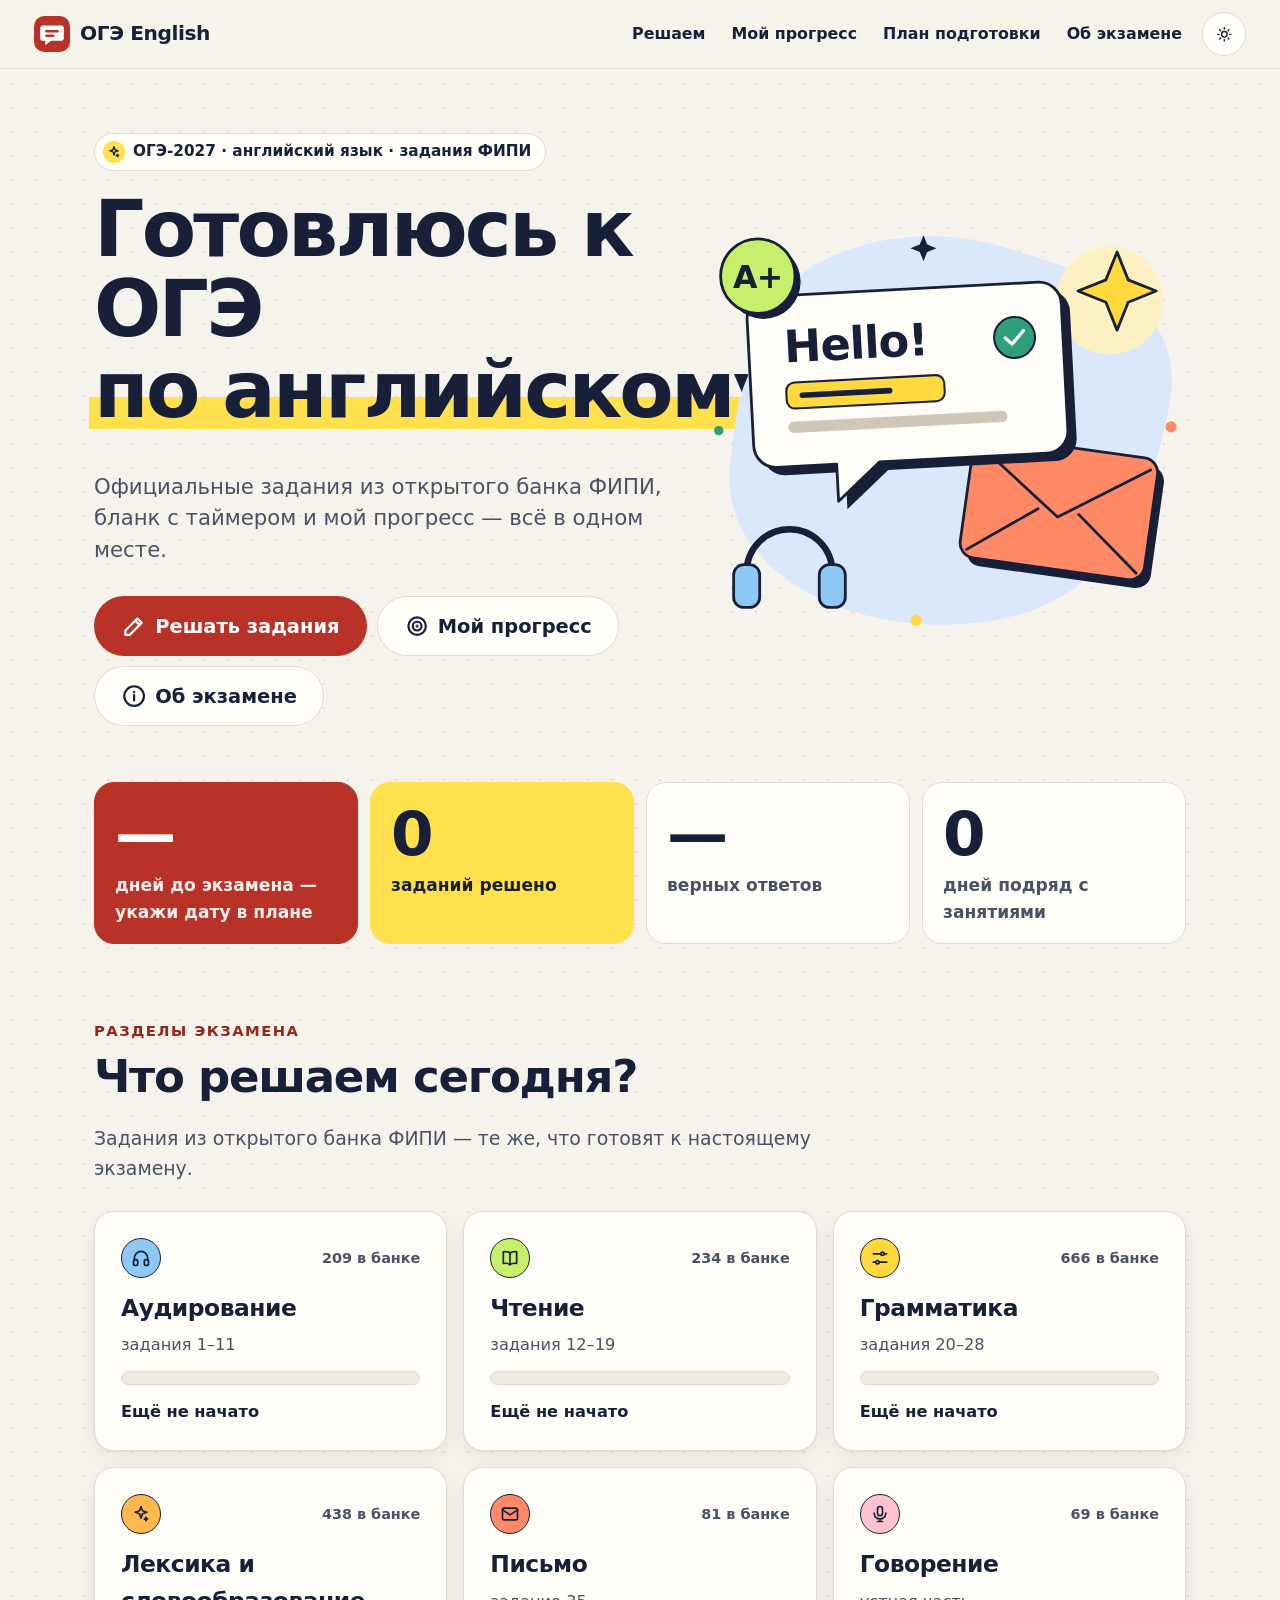
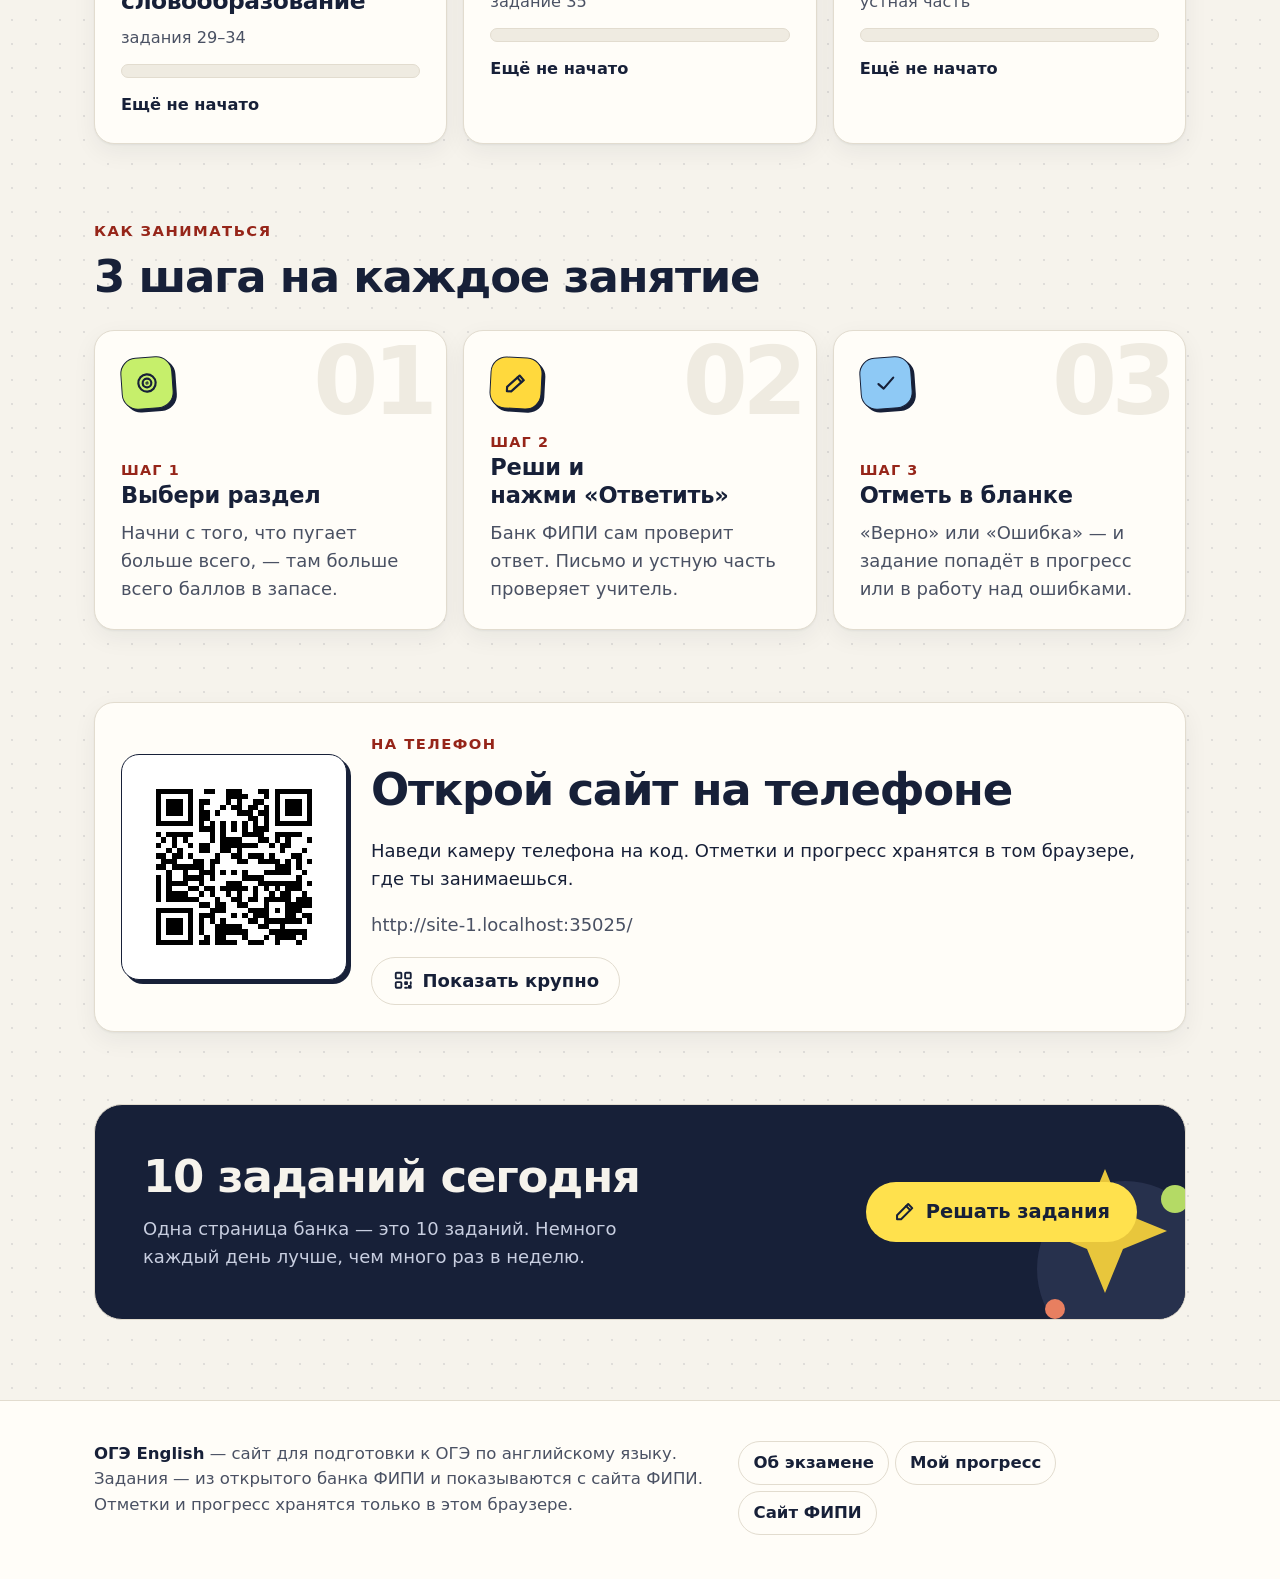
==== commit 12eb8cab: "Тренажёр с заданиями из открытого банка ФИПИ вместо промптов Страница «Решаем»: банк ФИПИ по раздела" ====
--- a/index.html
+++ b/index.html
@@ -3,11 +3,11 @@
 <head>
   <meta charset="utf-8">
   <meta name="viewport" content="width=device-width, initial-scale=1">
-  <title>ОГЭ English — подготовка к ОГЭ по английскому с нейросетью</title>
-  <meta name="description" content="Конструктор промптов, 20 готовых запросов и план подготовки к ОГЭ по английскому языку: нейросеть объясняет, тренирует и проверяет.">
+  <title>ОГЭ English — готовлюсь к ОГЭ по английскому</title>
+  <meta name="description" content="Задания из открытого банка ФИПИ, бланк с таймером, прогресс и работа над ошибками — подготовка к ОГЭ по английскому языку.">
   <meta name="theme-color" content="#b83227">
-  <meta property="og:title" content="ОГЭ English — подготовка к ОГЭ по английскому с нейросетью">
-  <meta property="og:description" content="Конструктор промптов, 20 готовых запросов и план подготовки к ОГЭ по английскому языку: нейросеть объясняет, тренирует и проверяет.">
+  <meta property="og:title" content="ОГЭ English — готовлюсь к ОГЭ по английскому">
+  <meta property="og:description" content="Задания из открытого банка ФИПИ, бланк с таймером, прогресс и работа над ошибками — подготовка к ОГЭ по английскому языку.">
   <meta property="og:image" content="assets/og-image.png">
   <link rel="icon" href="assets/favicon.svg" type="image/svg+xml">
   <link rel="apple-touch-icon" href="assets/icon-192.png">
@@ -26,15 +26,12 @@
       </a>
       <nav id="site-nav" class="site-nav" aria-label="Основное меню">
         <ul>
-          <li><a href="constructor.html">Конструктор</a></li>
-          <li><a href="prompts.html">Готовые промпты</a></li>
+          <li><a href="solve.html">Решаем</a></li>
+          <li><a href="progress.html">Мой прогресс</a></li>
           <li><a href="plan.html">План подготовки</a></li>
           <li><a href="exam.html">Об экзамене</a></li>
-          <li><a href="how.html">Как учиться с ИИ</a></li>
-          <li><a href="safety.html">Безопасность</a></li>
         </ul>
       </nav>
-      <a class="my-link" href="my.html"><svg class="ico" aria-hidden="true" focusable="false"><use href="#i-save"></use></svg><span class="my-text">Мои</span> <span class="badge" data-my-count data-count="0">0</span></a>
       <button type="button" class="icon-btn theme-btn" data-theme-toggle aria-label="Переключить тему">
         <svg class="ico i-sun" aria-hidden="true" focusable="false"><use href="#i-sun"></use></svg>
         <svg class="ico i-moon" aria-hidden="true" focusable="false"><use href="#i-moon"></use></svg>
@@ -49,137 +46,71 @@
     <section class="hero">
       <div class="wrap hero-grid">
         <div>
-          <p class="eyebrow"><span class="eyebrow-dot"><svg class="ico" aria-hidden="true" focusable="false"><use href="#i-spark"></use></svg></span>ОГЭ-2027 · английский язык · без регистрации</p>
-          <h1>ОГЭ по английскому <span class="hl">без паники</span></h1>
-          <p class="lead">Промпты для нейросети, конструктор и план подготовки. Пусть ИИ объясняет, тренирует и проверяет тебя — а не решает за тебя.</p>
+          <p class="eyebrow"><span class="eyebrow-dot"><svg class="ico" aria-hidden="true" focusable="false"><use href="#i-spark"></use></svg></span>ОГЭ-2027 · английский язык · задания ФИПИ</p>
+          <h1>Готовлюсь к ОГЭ <span class="hl">по английскому</span></h1>
+          <p class="lead">Официальные задания из открытого банка ФИПИ, бланк с таймером и мой прогресс — всё в одном месте.</p>
           <div class="hero-actions">
-            <a class="btn btn-primary btn-lg" href="constructor.html"><svg class="ico" aria-hidden="true" focusable="false"><use href="#i-wand"></use></svg>Собрать промпт</a>
-            <a class="btn btn-outline btn-lg" href="prompts.html"><svg class="ico" aria-hidden="true" focusable="false"><use href="#i-cards"></use></svg>Готовые промпты</a>
-            <a class="btn btn-outline btn-lg" href="plan.html"><svg class="ico" aria-hidden="true" focusable="false"><use href="#i-flag"></use></svg>План подготовки</a>
+            <a class="btn btn-primary btn-lg" href="solve.html"><svg class="ico" aria-hidden="true" focusable="false"><use href="#i-pencil"></use></svg>Решать задания</a>
+            <a class="btn btn-outline btn-lg" href="progress.html"><svg class="ico" aria-hidden="true" focusable="false"><use href="#i-target"></use></svg>Мой прогресс</a>
+            <a class="btn btn-outline btn-lg" href="exam.html"><svg class="ico" aria-hidden="true" focusable="false"><use href="#i-info"></use></svg>Об экзамене</a>
           </div>
         </div>
         <div class="hero-art" data-art="hero" aria-hidden="true"></div>
       </div>
     </section>
 
-    <section class="section" aria-label="Коротко об экзамене" style="padding-top:48px">
+    <section class="section" aria-label="Мои цифры" style="padding-top:48px">
       <div class="wrap">
         <ul class="stats reveal" style="list-style:none;margin:0;padding:0">
-          <li class="stat"><span class="stat-num">20</span><span class="stat-label">готовых промптов под задания ОГЭ</span></li>
-          <li class="stat"><span class="stat-num">68</span><span class="stat-label">баллов максимум на экзамене</span></li>
-          <li class="stat"><span class="stat-num">38</span><span class="stat-label">заданий: письменная и устная части</span></li>
-          <li class="stat"><span class="stat-num">0</span><span class="stat-label">регистраций и данных о тебе</span></li>
+          <li class="stat"><span class="stat-num" id="h-left">—</span><span class="stat-label" id="h-left-label">дней до экзамена</span></li>
+          <li class="stat"><span class="stat-num" id="h-solved">0</span><span class="stat-label">заданий решено</span></li>
+          <li class="stat"><span class="stat-num" id="h-pct">—</span><span class="stat-label">верных ответов</span></li>
+          <li class="stat"><span class="stat-num" id="h-streak">0</span><span class="stat-label">дней подряд с занятиями</span></li>
         </ul>
+        <div class="callout callout-warn" id="home-errors" hidden style="margin-top:16px">
+          <svg class="ico" aria-hidden="true" focusable="false"><use href="#i-warn"></use></svg>
+          <p><span id="home-errors-text"></span> <a href="progress.html#errors-section">Открыть работу над ошибками</a></p>
+        </div>
+      </div>
+    </section>
+
+    <section class="section" aria-labelledby="sec-title">
+      <div class="wrap">
+        <div class="section-head reveal">
+          <span class="section-kicker">Разделы экзамена</span>
+          <h2 id="sec-title">Что решаем сегодня?</h2>
+          <p>Задания из открытого банка ФИПИ — те же, что готовят к настоящему экзамену.</p>
+        </div>
+        <div class="grid grid-3 reveal" id="home-sections"></div>
       </div>
     </section>
 
     <section class="section" aria-labelledby="steps-title">
       <div class="wrap">
         <div class="section-head reveal">
-          <span class="section-kicker">Как пользоваться</span>
-          <h2 id="steps-title">4 шага до занятия с ИИ</h2>
-          <p>Сайт сам ничего не отправляет нейросети — он помогает написать хороший запрос.</p>
+          <span class="section-kicker">Как заниматься</span>
+          <h2 id="steps-title">3 шага на каждое занятие</h2>
         </div>
-        <ol class="grid grid-4 reveal" style="list-style:none;margin:0;padding:0">
+        <ol class="grid grid-3 reveal" style="list-style:none;margin:0;padding:0">
           <li class="card step">
             <span class="step-big" aria-hidden="true">01</span>
             <span class="step-num"><svg class="ico" aria-hidden="true" focusable="false"><use href="#i-target"></use></svg></span>
             <h3><span class="step-label">Шаг 1</span>Выбери раздел</h3>
-            <p>Аудирование, чтение, грамматика, письмо или устная часть.</p>
+            <p>Начни с того, что пугает больше всего, — там больше всего баллов в запасе.</p>
           </li>
           <li class="card step">
             <span class="step-big" aria-hidden="true">02</span>
             <span class="step-num"><svg class="ico" aria-hidden="true" focusable="false"><use href="#i-pencil"></use></svg></span>
-            <h3><span class="step-label">Шаг 2</span>Расскажи о себе</h3>
-            <p>Тема, уровень, сколько у тебя минут.</p>
+            <h3><span class="step-label">Шаг 2</span>Реши и нажми «Ответить»</h3>
+            <p>Банк ФИПИ сам проверит ответ. Письмо и устную часть проверяет учитель.</p>
           </li>
           <li class="card step">
             <span class="step-big" aria-hidden="true">03</span>
-            <span class="step-num"><svg class="ico" aria-hidden="true" focusable="false"><use href="#i-copy"></use></svg></span>
-            <h3><span class="step-label">Шаг 3</span>Скопируй промпт</h3>
-            <p>Одна кнопка — и запрос готов.</p>
-          </li>
-          <li class="card step">
-            <span class="step-big" aria-hidden="true">04</span>
-            <span class="step-num"><svg class="ico" aria-hidden="true" focusable="false"><use href="#i-chat"></use></svg></span>
-            <h3><span class="step-label">Шаг 4</span>Занимайся в чате</h3>
-            <p>Отвечай сама, а нейросеть подсказывает и проверяет.</p>
+            <span class="step-num"><svg class="ico" aria-hidden="true" focusable="false"><use href="#i-check"></use></svg></span>
+            <h3><span class="step-label">Шаг 3</span>Отметь в бланке</h3>
+            <p>«Верно» или «Ошибка» — и задание попадёт в прогресс или в работу над ошибками.</p>
           </li>
         </ol>
-      </div>
-    </section>
-
-    <section class="section" aria-labelledby="genres-title">
-      <div class="wrap">
-        <div class="section-head reveal">
-          <span class="section-kicker">Разделы экзамена</span>
-          <h2 id="genres-title">С чего начнём?</h2>
-          <p>Нажми на раздел — и увидишь готовые промпты для него.</p>
-        </div>
-        <div class="genre-strip reveal" data-genre-strip>
-          <a class="genre-chip" href="prompts.html">Все готовые промпты</a>
-        </div>
-      </div>
-    </section>
-
-    <section class="section" aria-labelledby="ba-title">
-      <div class="wrap">
-        <div class="section-head reveal">
-          <span class="section-kicker">До и после</span>
-          <h2 id="ba-title">Важно, <span class="hl">как</span> ты спросишь</h2>
-          <p>Одна и та же нейросеть, одна и та же тема. Разница — только в запросе.</p>
-        </div>
-        <div class="ba reveal">
-          <article class="ba-col ba-bad" aria-labelledby="ba-bad-title">
-            <span class="ba-sticker" aria-hidden="true">Скучно</span>
-            <h3 class="ba-title" id="ba-bad-title"><svg class="ico" aria-hidden="true" focusable="false"><use href="#i-close"></use></svg>Так обычно спрашивают</h3>
-            <p class="ba-label">Запрос</p>
-            <p class="ba-prompt">Объясни Present Perfect</p>
-            <p class="ba-label">Что ответила нейросеть</p>
-            <div class="ba-result">
-              «Present Perfect — настоящее совершённое время. Образуется с помощью have/has и третьей формы глагола. Пример: I have done my homework.»
-              <ul>
-                <li>Непонятно, чем отличается от Past Simple</li>
-                <li>Нет практики и проверки</li>
-                <li>Никакой связи с заданиями ОГЭ</li>
-              </ul>
-            </div>
-          </article>
-          <article class="ba-col ba-good" aria-labelledby="ba-good-title">
-            <span class="ba-sticker" aria-hidden="true">Готово к занятию</span>
-            <h3 class="ba-title" id="ba-good-title"><svg class="ico" aria-hidden="true" focusable="false"><use href="#i-check"></use></svg>Так спрашивают с ОГЭ English</h3>
-            <p class="ba-label">Запрос</p>
-            <p class="ba-prompt">Ты — преподаватель английского и эксперт ОГЭ.
-Тема: Present Perfect и Past Simple — в чём разница.
-Мой уровень: средний, путаю маркеры времени. У меня 20 минут.
-Объясни по-русски, с таблицей и примерами из жизни подростка.
-Дай 5 заданий в формате 20–28, ответы — в самом конце…</p>
-            <p class="ba-label">Что ответила нейросеть</p>
-            <div class="ba-result">
-              Занятие на 20 минут:
-              <ul>
-                <li>Таблица «когда что» с маркерами времени</li>
-                <li>Примеры про школу, друзей и соцсети</li>
-                <li>5 заданий как в разделе грамматики ОГЭ</li>
-                <li>Ответы с пояснениями в самом конце</li>
-                <li>Что повторить завтра</li>
-              </ul>
-            </div>
-            <a class="btn btn-primary" href="constructor.html"><svg class="ico" aria-hidden="true" focusable="false"><use href="#i-wand"></use></svg>Собрать такой запрос</a>
-          </article>
-        </div>
-      </div>
-    </section>
-
-    <section class="section" aria-labelledby="safe-title">
-      <div class="wrap">
-        <div class="callout reveal">
-          <svg class="ico" aria-hidden="true" focusable="false"><use href="#i-shield"></use></svg>
-          <div>
-            <h2 id="safe-title" style="font-size:1.2rem;margin-bottom:.3em">Нейросеть — репетитор, а не решебник</h2>
-            <p>Не вводи фамилию, школу, адрес и телефон. Ответы ИИ проверяй по учебнику и демоверсии ФИПИ — нейросеть тоже ошибается. <a href="safety.html">Подробнее о безопасности</a></p>
-          </div>
-        </div>
       </div>
     </section>
 
@@ -190,7 +121,7 @@
           <div>
             <span class="section-kicker">На телефон</span>
             <h2 id="share-title">Открой сайт на телефоне</h2>
-            <p>Наведи камеру телефона на код — и сайт всегда будет под рукой. После первого открытия он работает даже без интернета.</p>
+            <p>Наведи камеру телефона на код. Отметки и прогресс хранятся в том браузере, где ты занимаешься.</p>
             <p class="muted" data-site-qr-note></p>
             <div class="btn-row">
               <button type="button" class="btn btn-outline" data-site-qr-big><svg class="ico" aria-hidden="true" focusable="false"><use href="#i-qr"></use></svg>Показать крупно</button>
@@ -205,10 +136,10 @@
         <div class="cta-band reveal">
           <div class="cta-deco" data-art="cta" aria-hidden="true"></div>
           <div>
-            <h2 id="cta-title">15 минут в день — и раздел за разделом</h2>
-            <p>Начни с того, что пугает больше всего. Отмечай прогресс в плане подготовки.</p>
+            <h2 id="cta-title">10 заданий сегодня</h2>
+            <p>Одна страница банка — это 10 заданий. Немного каждый день лучше, чем много раз в неделю.</p>
           </div>
-          <a class="btn btn-primary btn-lg" href="constructor.html"><svg class="ico" aria-hidden="true" focusable="false"><use href="#i-wand"></use></svg>Открыть конструктор</a>
+          <a class="btn btn-primary btn-lg" href="solve.html"><svg class="ico" aria-hidden="true" focusable="false"><use href="#i-pencil"></use></svg>Решать задания</a>
         </div>
       </div>
     </section>
@@ -217,12 +148,12 @@
   <footer class="site-footer">
     <div class="wrap footer-in">
       <div>
-        <p class="footer-note"><strong>ОГЭ English</strong> — помощник для подготовки к ОГЭ по английскому языку с нейросетью.</p>
-        <p class="footer-note">Формат заданий — по демоверсии ФИПИ 2027. Сайт ничего не отправляет: отметки и промпты хранятся только в этом браузере.</p>
+        <p class="footer-note"><strong>ОГЭ English</strong> — сайт для подготовки к ОГЭ по английскому языку.</p>
+        <p class="footer-note">Задания — из открытого банка ФИПИ и показываются с сайта ФИПИ. Отметки и прогресс хранятся только в этом браузере.</p>
       </div>
       <nav class="footer-nav" aria-label="Ссылки в подвале">
         <a href="exam.html">Об экзамене</a>
-        <a href="safety.html">Безопасность</a>
+        <a href="progress.html">Мой прогресс</a>
         <a href="https://fipi.ru/oge/demoversii-specifikacii-kodifikatory" target="_blank" rel="noopener noreferrer">Сайт ФИПИ<span class="visually-hidden"> (откроется в новой вкладке)</span></a>
       </nav>
     </div>
@@ -231,5 +162,6 @@
   <script src="js/data.js"></script>
   <script src="js/app.js"></script>
   <script src="js/qr.js"></script>
+  <script src="js/home.js"></script>
 </body>
 </html>
--- a/css/style.css
+++ b/css/style.css
@@ -381,7 +381,7 @@
 
 .menu-btn { display: none; }
 
-@media (max-width: 1199px) {
+@media (max-width: 899px) {
   .js .menu-btn { display: inline-flex; }
   .js .site-nav {
     display: none;
@@ -1670,3 +1670,148 @@
 
 /* Фильтры базы промптов: три поля */
 @media (min-width: 980px) { .filters-3 { grid-template-columns: repeat(3, minmax(0, 1fr)); } }
+
+/* ---------- «Решаем»: банк ФИПИ + бланк ---------- */
+
+.wrap-wide { max-width: 1360px; }
+.section-pick { margin-bottom: 12px; }
+.chip-count { margin-left: 2px; font-size: .78rem; font-weight: 700; opacity: .75; }
+.section-tip { align-items: center; margin: 0 0 18px; font-size: .95rem; }
+
+.solve-grid { display: grid; gap: 20px; align-items: start; }
+@media (min-width: 1000px) {
+  .solve-grid { grid-template-columns: minmax(0, 1fr) 340px; }
+  .solve-side { position: sticky; top: 88px; max-height: calc(100vh - 100px); overflow: auto; padding: 2px 4px 4px 2px; }
+}
+
+.bank-card { padding: 0; overflow: hidden; border: 1.5px solid var(--text); box-shadow: 6px 6px 0 var(--text); }
+.bank-bar {
+  display: flex;
+  flex-wrap: wrap;
+  align-items: center;
+  justify-content: space-between;
+  gap: 10px;
+  padding: 10px 14px;
+  border-bottom: 1.5px solid var(--text);
+  background: var(--surface-2);
+}
+.bank-nav, .bank-goto { display: flex; align-items: center; gap: 8px; }
+.bank-page { min-width: 9em; text-align: center; font-weight: 750; font-size: .95rem; }
+.input-sm { width: 6.5em; min-height: 44px; padding: 8px 10px; }
+.mode-note { margin: 0; padding: 10px 16px; background: var(--gap-bg); color: var(--gap-text); font-size: .92rem; }
+.bank-frame {
+  display: block;
+  width: 100%;
+  height: 78vh;
+  min-height: 560px;
+  border: 0;
+  background: #ffffff;
+  color-scheme: light;
+}
+.bank-source { margin: 0; padding: 10px 16px; border-top: 1px solid var(--border); color: var(--muted); font-size: .85rem; }
+
+.solve-side { display: grid; gap: 14px; }
+.side-card { padding: 18px; }
+.side-title { display: flex; align-items: center; gap: 8px; margin: 0 0 10px; font-size: 1.05rem; font-weight: 800; }
+.side-title .ico { color: var(--accent-text); }
+.side-hint { margin: 0 0 10px; font-size: .86rem; }
+.code-input { font-family: var(--mono); font-size: 1.15rem; font-weight: 700; letter-spacing: .12em; text-transform: uppercase; }
+.mark-buttons { display: grid; grid-template-columns: 1fr 1fr; gap: 8px; margin-top: 12px; }
+.btn-ok { background: var(--good-bg); color: var(--good-text); border-color: var(--good-text); }
+.btn-ok:hover { background: var(--good-text); color: var(--surface); }
+.btn-bad { background: var(--bad-bg); color: var(--bad-text); border-color: var(--bad-border); }
+.btn-bad:hover { background: var(--bad-text); color: var(--surface); }
+.today-stat { margin: 12px 0 6px; font-weight: 750; font-size: .92rem; }
+.today-list { list-style: none; margin: 0; padding: 0; display: grid; gap: 6px; }
+.today-item {
+  display: flex;
+  align-items: center;
+  gap: 8px;
+  padding: 4px 4px 4px 10px;
+  border-radius: 12px;
+  background: var(--surface-2);
+}
+.today-mark { display: inline-flex; width: 26px; height: 26px; align-items: center; justify-content: center; border-radius: 8px; flex: none; }
+.today-mark .ico { width: 16px; height: 16px; }
+.is-ok .today-mark { background: var(--good-bg); color: var(--good-text); }
+.is-bad .today-mark { background: var(--bad-bg); color: var(--bad-text); }
+.today-code { flex: 1; font-family: var(--mono); font-weight: 700; letter-spacing: .06em; }
+.link-btn {
+  display: inline-flex;
+  align-items: center;
+  gap: 4px;
+  min-height: 44px;
+  min-width: 44px;
+  justify-content: center;
+  padding: 0 8px;
+  border: 0;
+  border-radius: 10px;
+  background: none;
+  color: var(--accent-text);
+  font: inherit;
+  font-weight: 700;
+  font-size: .9rem;
+  cursor: pointer;
+  text-decoration: underline;
+  text-underline-offset: .18em;
+}
+.link-btn:hover { background: var(--surface); }
+.mode-note .link-btn { min-height: 0; padding: 0 4px; color: inherit; }
+
+.timer-display {
+  margin: 4px 0 12px;
+  font-family: var(--mono);
+  font-size: 3rem;
+  font-weight: 800;
+  line-height: 1;
+  letter-spacing: .02em;
+  text-align: center;
+}
+.timer-display.is-low { color: var(--bad-text); }
+.timer-presets { justify-content: center; margin-bottom: 12px; }
+.timer-presets .chip span { min-height: 40px; padding: 6px 12px; font-size: .88rem; }
+@media (pointer: coarse) { .timer-presets .chip span { min-height: 44px; } }
+
+.side-details > summary { cursor: pointer; list-style: none; min-height: 44px; margin: -6px 0 0; }
+.side-details > summary::-webkit-details-marker { display: none; }
+.side-details[open] > summary { margin-bottom: 10px; }
+.words-count { margin: 10px 0 2px; font-size: 1.4rem; font-weight: 850; }
+.words-msg { margin: 0 0 10px; padding: 8px 12px; border-radius: 12px; font-size: .9rem; background: var(--surface-2); }
+.words-msg.is-ok { background: var(--good-bg); color: var(--good-text); }
+.words-msg.is-warn { background: var(--gap-bg); color: var(--gap-text); }
+.find-form { display: flex; gap: 8px; }
+.find-form .input { flex: 1; min-width: 0; }
+
+/* ---------- Главная и «Мой прогресс» ---------- */
+
+.sec-tile {
+  display: flex;
+  flex-direction: column;
+  gap: 6px;
+  color: var(--text);
+  text-decoration: none;
+  transition: transform .2s var(--ease), box-shadow .2s var(--ease), border-color .2s;
+}
+.sec-tile:hover { transform: translateY(-4px); box-shadow: var(--shadow-lg); border-color: var(--text); }
+.sec-tile-top { display: flex; align-items: center; justify-content: space-between; margin-bottom: 6px; }
+.sec-tile-count { font-size: .8rem; font-weight: 700; color: var(--muted); }
+.sec-tile-title { font-size: 1.3rem; font-weight: 850; letter-spacing: -.02em; }
+.sec-tile-tasks { font-size: .9rem; margin-bottom: 8px; }
+.sec-tile-line { margin-top: 8px; font-size: .9rem; font-weight: 650; }
+
+.sec-card { display: flex; flex-direction: column; gap: 10px; }
+.sec-card h3 { margin: 0; }
+.sec-line { margin: 0; color: var(--muted); }
+.sec-card .btn { align-self: flex-start; }
+
+.err-list { list-style: none; margin: 0; padding: 0; display: grid; gap: 14px; }
+@media (min-width: 800px) { .err-list { grid-template-columns: repeat(2, minmax(0, 1fr)); } }
+.err-card { display: flex; flex-direction: column; gap: 10px; }
+.err-top { display: flex; align-items: center; gap: 12px; }
+.err-code { margin: 0; font-family: var(--mono); font-size: 1.3rem; font-weight: 800; letter-spacing: .08em; }
+.err-meta { margin: 0; font-size: .88rem; }
+.err-note { margin: 0; padding: 10px 12px; border-radius: 12px; background: var(--surface-2); font-size: .92rem; }
+.res { display: inline-block; padding: 2px 10px; border-radius: 99px; font-size: .82rem; font-weight: 750; }
+.res-ok { background: var(--good-bg); color: var(--good-text); }
+.res-bad { background: var(--bad-bg); color: var(--bad-text); }
+.section-head h2 .badge { vertical-align: middle; font-size: .9rem; }
